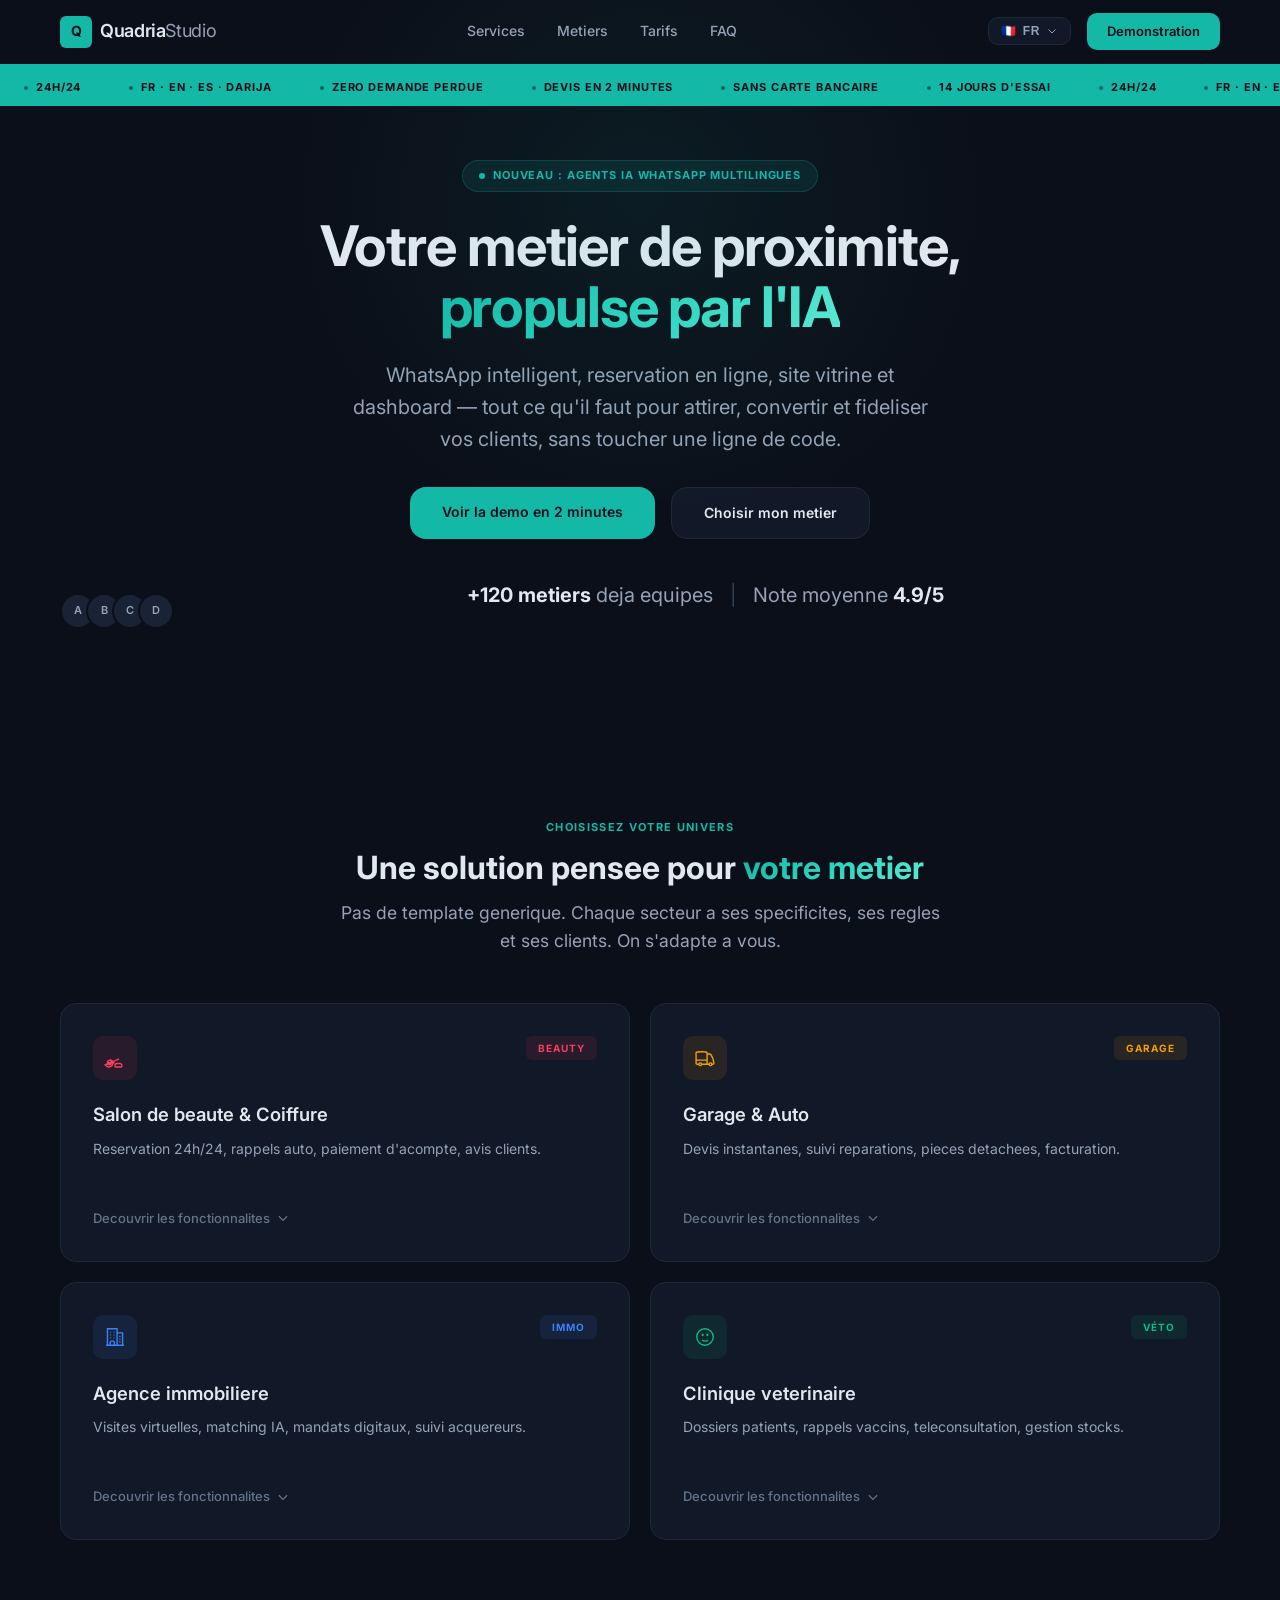
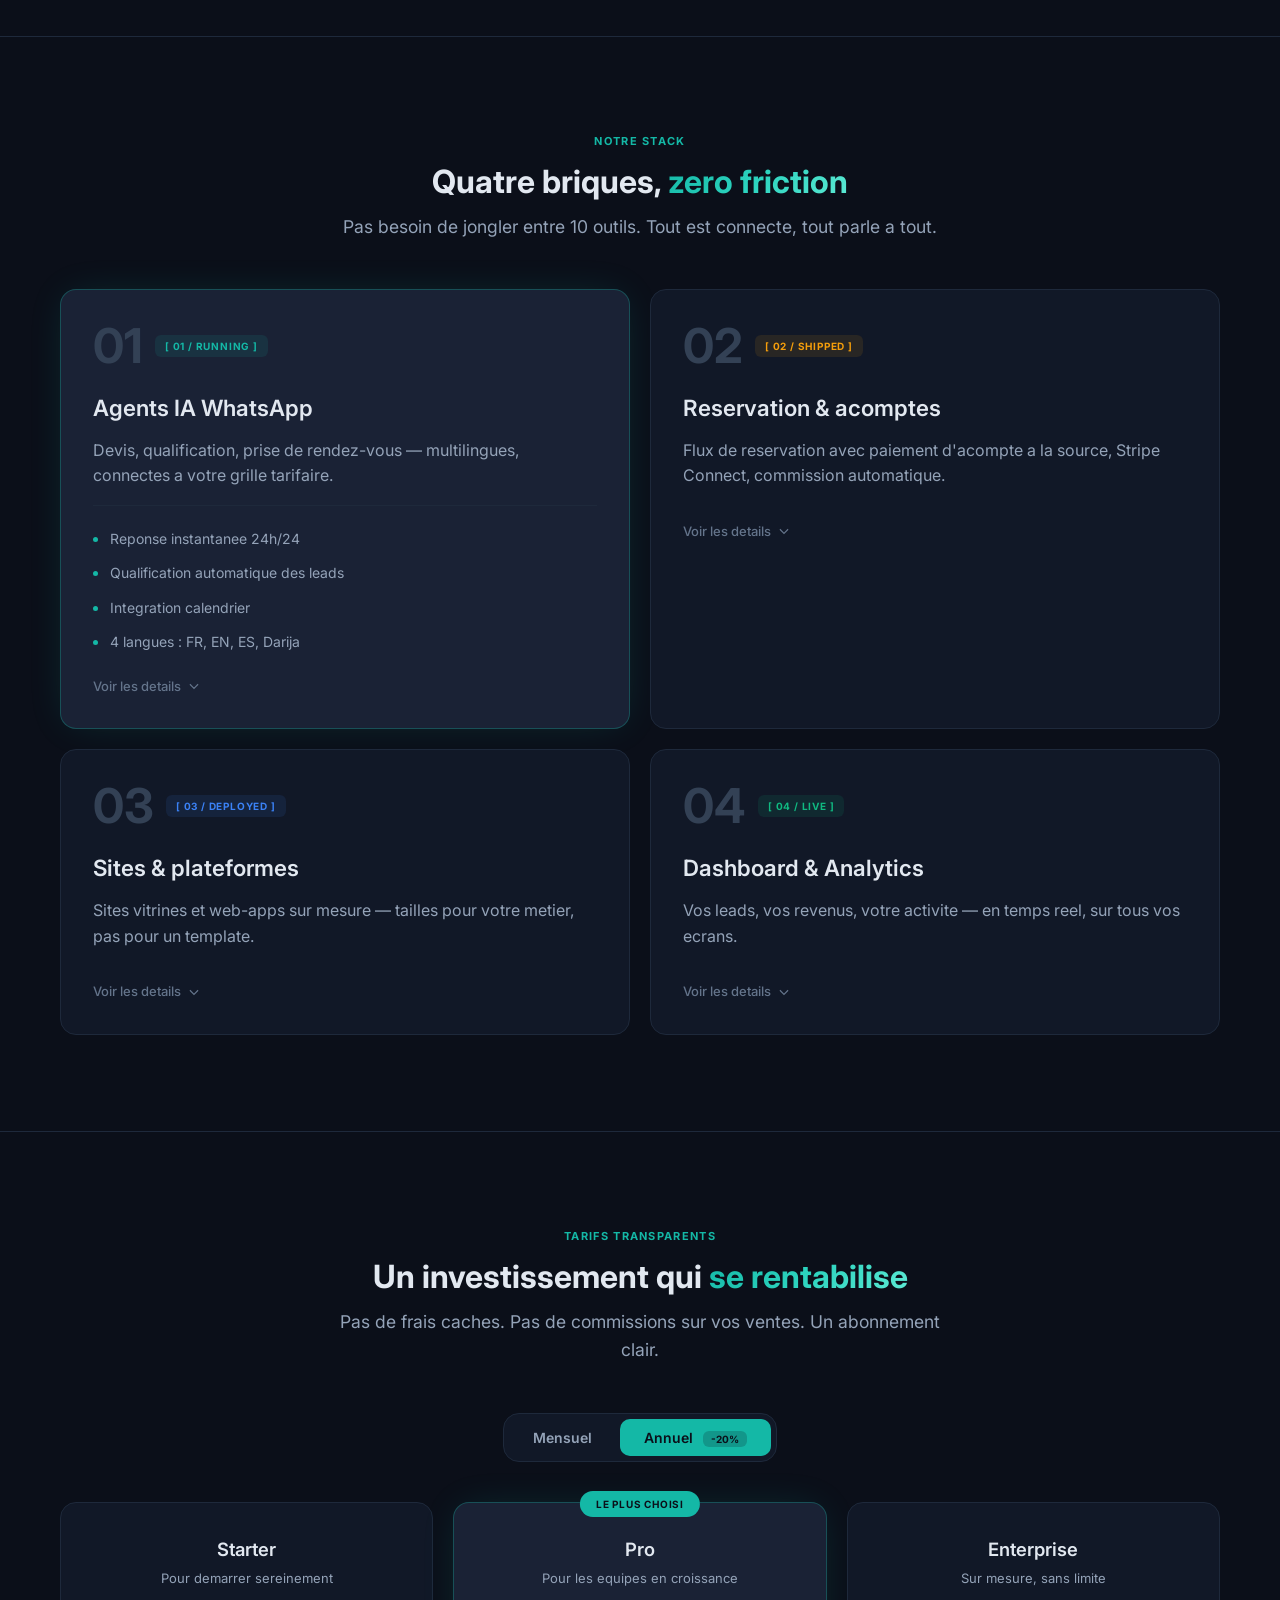
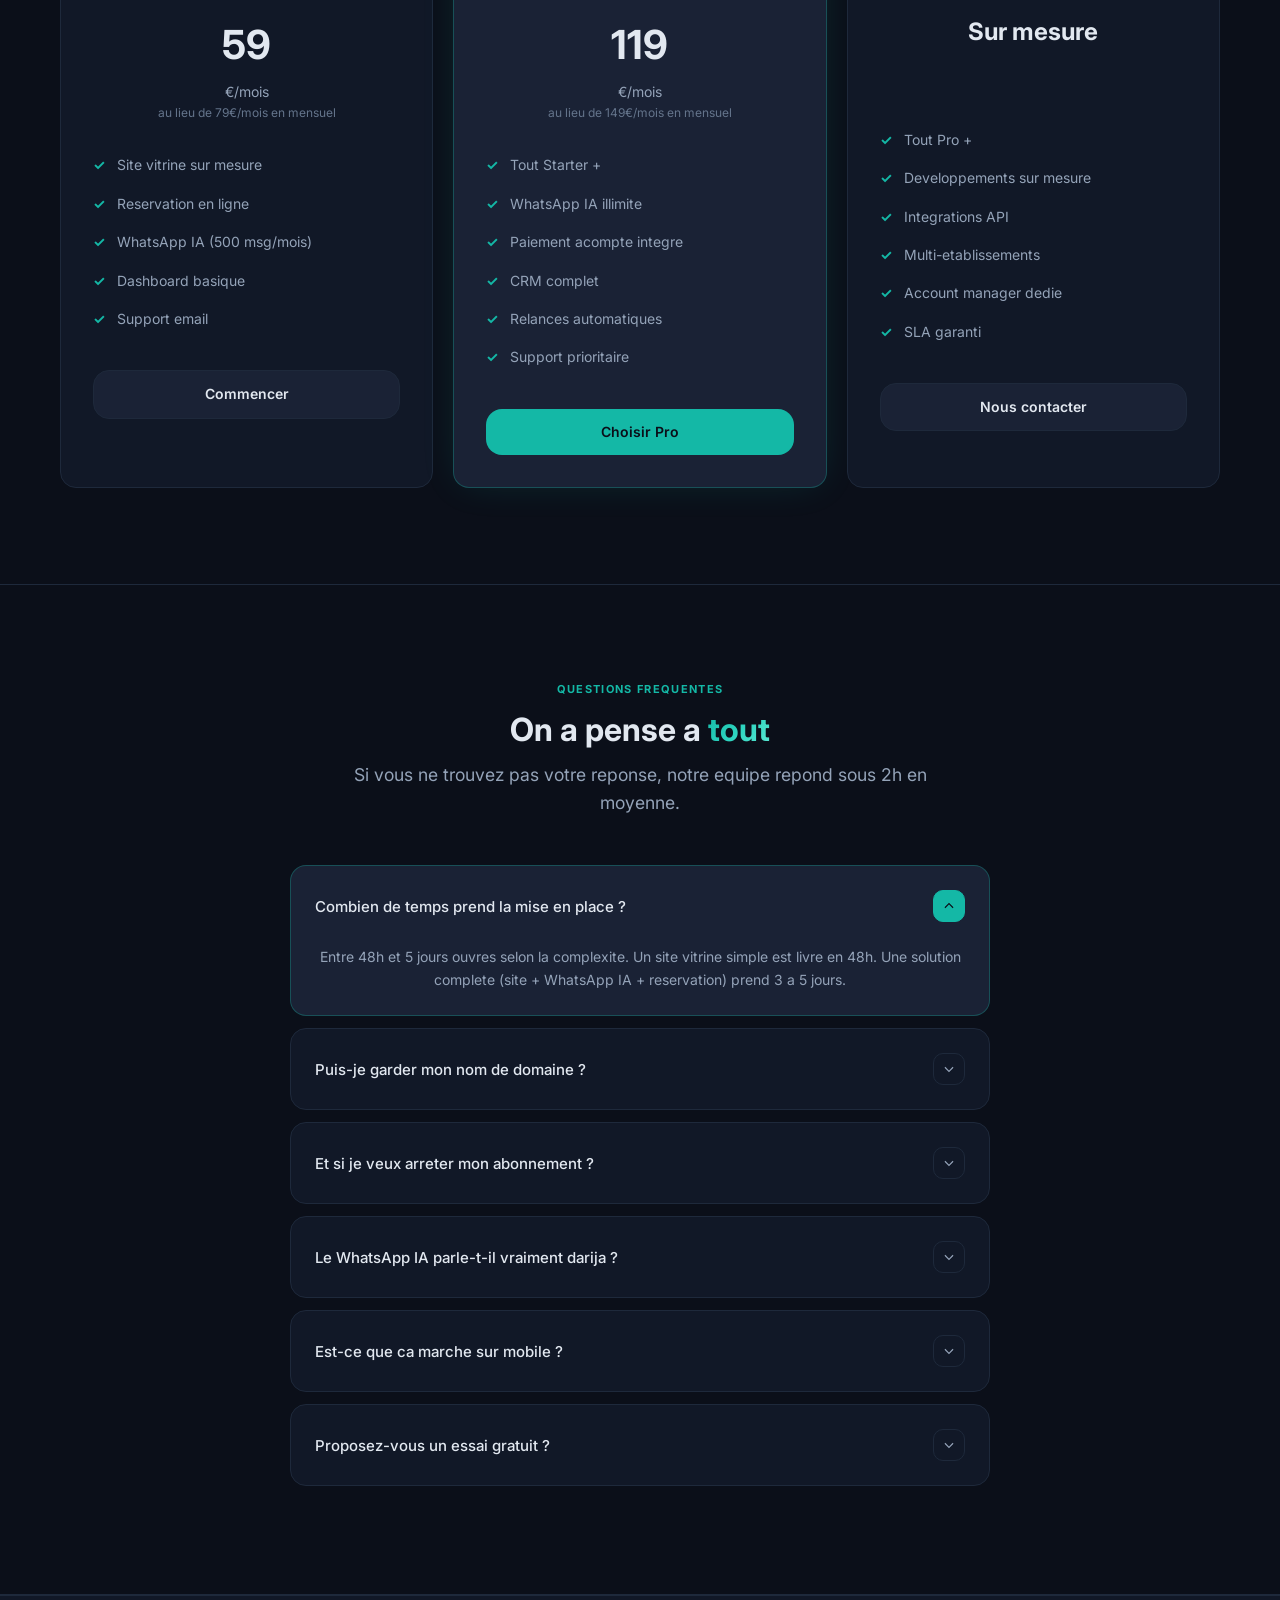
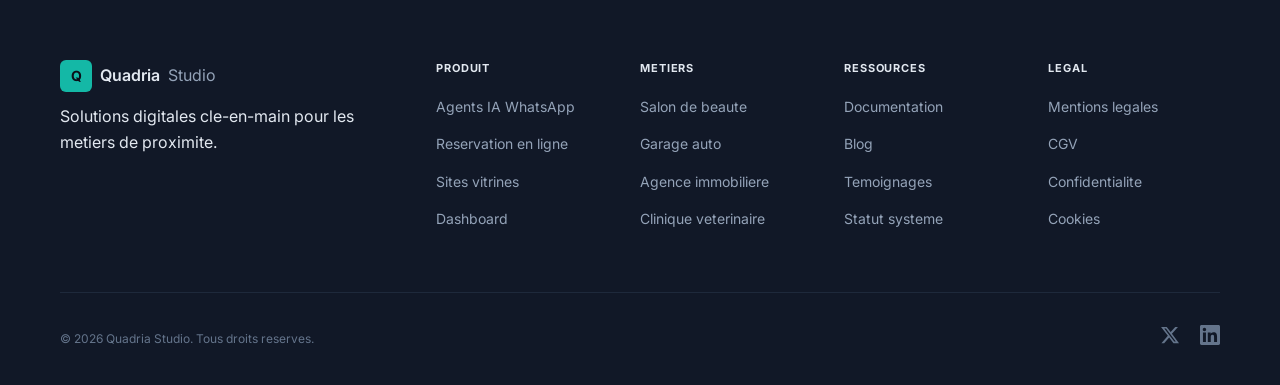
==== index.html @ d79710d2 "v2: redesign complet" ====
<!DOCTYPE html>
<html lang="fr">
<head>
<meta charset="UTF-8">
<meta name="viewport" content="width=device-width, initial-scale=1.0">
<title>Quadria Studio — Solutions digitales pour les metiers de proximite</title>
<meta name="description" content="WhatsApp IA, reservation en ligne, sites vitrines et dashboards sur mesure pour salons de beaute, garages, agences immobilieres et cliniques veterinaires.">
<link rel="preconnect" href="https://fonts.googleapis.com">
<link rel="preconnect" href="https://fonts.gstatic.com" crossorigin>
<link href="https://fonts.googleapis.com/css2?family=Inter:wght@400;500;600;700&display=swap" rel="stylesheet">
<link rel="stylesheet" href="theme.css">
</head>
<body>

<header class="q-navbar">
  <div class="q-navbar-inner">
    <a href="index.html" class="q-logo">
      <div class="q-logo-mark">Q</div>
      <span class="q-logo-text">Quadria<span>Studio</span></span>
    </a>
    <nav class="q-nav-links">
      <a href="#services">Services</a>
      <a href="#metiers">Metiers</a>
      <a href="#tarifs">Tarifs</a>
      <a href="#faq">FAQ</a>
    </nav>
    <div class="q-nav-right">
      <div style="position:relative;">
        <button class="q-lang-btn" type="button">
          <span class="q-lang-flag">&#127479;&#127482;</span>
          <span class="q-lang-code">fr</span>
          <svg width="12" height="12" viewBox="0 0 24 24" fill="none" stroke="currentColor" stroke-width="2"><path d="M19 9l-7 7-7-7"/></svg>
        </button>
        <div class="q-lang-dropdown">
          <button class="q-lang-option active" data-lang="fr" type="button"><span>&#127479;&#127482;</span> FR</button>
          <button class="q-lang-option" data-lang="en" type="button"><span>&#127468;&#127463;</span> EN</button>
          <button class="q-lang-option" data-lang="es" type="button"><span>&#127466;&#127480;</span> ES</button>
          <button class="q-lang-option" data-lang="darija" type="button"><span>&#127474;&#127462;</span> DARIJA</button>
        </div>
      </div>
      <a href="#contact" class="q-cta-btn">Demonstration</a>
    </div>
    <button class="q-mobile-toggle" type="button" aria-label="Menu">
      <svg width="24" height="24" viewBox="0 0 24 24" fill="none" stroke="currentColor" stroke-width="2"><path d="M4 6h16M4 12h16M4 18h16"/></svg>
    </button>
  </div>
  <div class="q-mobile-menu">
    <a href="#services">Services</a>
    <a href="#metiers">Metiers</a>
    <a href="#tarifs">Tarifs</a>
    <a href="#faq">FAQ</a>
    <a href="#contact" class="q-cta-btn" style="display:block;text-align:center;margin-top:12px;">Demonstration gratuite</a>
  </div>
</header>

<div class="q-marquee-wrap">
  <div class="q-marquee-track">
    <span class="q-marquee-item"><span class="q-marquee-dot"></span>24h/24</span>
    <span class="q-marquee-item"><span class="q-marquee-dot"></span>FR &#183; EN &#183; ES &#183; DARIJA</span>
    <span class="q-marquee-item"><span class="q-marquee-dot"></span>ZERO DEMANDE PERDUE</span>
    <span class="q-marquee-item"><span class="q-marquee-dot"></span>DEVIS EN 2 MINUTES</span>
    <span class="q-marquee-item"><span class="q-marquee-dot"></span>SANS CARTE BANCAIRE</span>
    <span class="q-marquee-item"><span class="q-marquee-dot"></span>14 JOURS D&#39;ESSAI</span>
    <span class="q-marquee-item"><span class="q-marquee-dot"></span>24h/24</span>
    <span class="q-marquee-item"><span class="q-marquee-dot"></span>FR &#183; EN &#183; ES &#183; DARIJA</span>
    <span class="q-marquee-item"><span class="q-marquee-dot"></span>ZERO DEMANDE PERDUE</span>
    <span class="q-marquee-item"><span class="q-marquee-dot"></span>DEVIS EN 2 MINUTES</span>
    <span class="q-marquee-item"><span class="q-marquee-dot"></span>SANS CARTE BANCAIRE</span>
    <span class="q-marquee-item"><span class="q-marquee-dot"></span>14 JOURS D&#39;ESSAI</span>
  </div>
</div>

<section class="q-hero">
  <div class="q-hero-glow"></div>
  <div class="container text-center">
    <div class="q-badge">
      <span class="q-pulse"></span>
      Nouveau : Agents IA WhatsApp multilingues
    </div>
    <h1>Votre metier de proximite,<br><span class="text-gradient">propulse par l&#39;IA</span></h1>
    <p>WhatsApp intelligent, reservation en ligne, site vitrine et dashboard &#8212; tout ce qu&#39;il faut pour attirer, convertir et fideliser vos clients, sans toucher une ligne de code.</p>
    <div class="q-hero-btns">
      <a href="#demo" class="q-btn-primary">Voir la demo en 2 minutes</a>
      <a href="#metiers" class="q-btn-secondary">Choisir mon metier</a>
    </div>
    <div class="q-social-proof">
      <div class="q-avatars">
        <div class="q-avatar">A</div>
        <div class="q-avatar">B</div>
        <div class="q-avatar">C</div>
        <div class="q-avatar">D</div>
      </div>
      <p><strong style="color:var(--text);">+120 metiers</strong> deja equipes <span style="margin:0 12px;color:var(--border-strong);">|</span> Note moyenne <strong style="color:var(--text);">4.9/5</strong></p>
    </div>
  </div>
</section>

<section id="metiers" class="q-section">
  <div class="container text-center">
    <span class="q-section-label">Choisissez votre univers</span>
    <h2>Une solution pensee pour <span class="text-gradient">votre metier</span></h2>
    <p class="q-section-desc">Pas de template generique. Chaque secteur a ses specificites, ses regles et ses clients. On s&#39;adapte a vous.</p>
    <div class="q-industries-grid">
      <div class="q-industry-card beauty">
        <div class="q-industry-header">
          <div class="q-industry-icon beauty">
            <svg width="22" height="22" viewBox="0 0 24 24" fill="none" stroke="currentColor" stroke-width="1.5"><path d="M9.53 16.122a3 3 0 00-5.78 1.128 2.25 2.25 0 01-2.4 2.245 4.5 4.5 0 008.4-2.245c0-.399-.077-.78-.22-1.128zm0 0a15.998 15.998 0 003.388-1.62m-5.048 4.025a3 3 0 01-4.293 0l1.414-1.415a.75.75 0 111.06 1.06l-1.414 1.415zm5.048-4.025a15.998 15.998 0 003.388-1.62m-5.048 4.025a3 3 0 01-4.293 0l1.414-1.415a.75.75 0 111.06 1.06l-1.414 1.415z"/><path d="M12 20.25c0-1.5.75-2.25 2.25-2.25h3a2.25 2.25 0 012.25 2.25v.75a.75.75 0 01-.75.75h-6a.75.75 0 01-.75-.75v-.75z"/></svg>
          </div>
          <span class="q-industry-tag beauty">beauty</span>
        </div>
        <h3>Salon de beaute &amp; Coiffure</h3>
        <p>Reservation 24h/24, rappels auto, paiement d&#39;acompte, avis clients.</p>
        <div class="q-industry-features">
          <span class="q-chip beauty">Reservation en ligne</span>
          <span class="q-chip beauty">Rappels SMS/WhatsApp</span>
          <span class="q-chip beauty">Paiement acompte</span>
          <span class="q-chip beauty">Fiche client</span>
        </div>
        <div class="q-industry-toggle">Decouvrir les fonctionnalites <svg width="14" height="14" viewBox="0 0 24 24" fill="none" stroke="currentColor" stroke-width="2"><path d="M19 9l-7 7-7-7"/></svg></div>
      </div>
      <div class="q-industry-card garage">
        <div class="q-industry-header">
          <div class="q-industry-icon garage">
            <svg width="22" height="22" viewBox="0 0 24 24" fill="none" stroke="currentColor" stroke-width="1.5"><path d="M8.25 18.75a1.5 1.5 0 01-3 0m3 0a1.5 1.5 0 00-3 0m3 0h6m-9 0H3.375a1.125 1.125 0 01-1.125-1.125V14.25m17.25 4.5a1.5 1.5 0 01-3 0m3 0a1.5 1.5 0 00-3 0m3 0h1.125c.621 0 1.129-.504 1.09-1.124a17.902 17.902 0 00-3.213-9.193 2.056 2.056 0 00-1.58-.86H14.25M16.5 18.75h-2.25m0-11.177v-.958c0-.568-.422-1.048-.987-1.106a48.554 48.554 0 00-10.026 0 1.106 1.106 0 00-.987 1.106v7.635m12-6.677v6.677m0 4.5v-4.5m0 0h-12"/></svg>
          </div>
          <span class="q-industry-tag garage">garage</span>
        </div>
        <h3>Garage &amp; Auto</h3>
        <p>Devis instantanes, suivi reparations, pieces detachees, facturation.</p>
        <div class="q-industry-features">
          <span class="q-chip garage">Devis WhatsApp</span>
          <span class="q-chip garage">Suivi reparations</span>
          <span class="q-chip garage">Stock pieces</span>
          <span class="q-chip garage">Factures auto</span>
        </div>
        <div class="q-industry-toggle">Decouvrir les fonctionnalites <svg width="14" height="14" viewBox="0 0 24 24" fill="none" stroke="currentColor" stroke-width="2"><path d="M19 9l-7 7-7-7"/></svg></div>
      </div>
      <div class="q-industry-card realestate">
        <div class="q-industry-header">
          <div class="q-industry-icon realestate">
            <svg width="22" height="22" viewBox="0 0 24 24" fill="none" stroke="currentColor" stroke-width="1.5"><path d="M2.25 21h19.5m-18-18v18m10.5-18v18m6-13.5V21M6.75 6.75h.75m-.75 3h.75m-.75 3h.75m3-6h.75m-.75 3h.75m-.75 3h.75M6.75 21v-3.375c0-.621.504-1.125 1.125-1.125h2.25c.621 0 1.125.504 1.125 1.125V21M3 3h12m-.75 4.5H21m-3.75 3.75h.008v.008h-.008v-.008zm0 3h.008v.008h-.008v-.008zm0 3h.008v.008h-.008v-.008z"/></svg>
          </div>
          <span class="q-industry-tag realestate">immo</span>
        </div>
        <h3>Agence immobiliere</h3>
        <p>Visites virtuelles, matching IA, mandats digitaux, suivi acquereurs.</p>
        <div class="q-industry-features">
          <span class="q-chip realestate">Matching IA</span>
          <span class="q-chip realestate">Visites virtuelles</span>
          <span class="q-chip realestate">Mandats digitaux</span>
          <span class="q-chip realestate">CRM integre</span>
        </div>
        <div class="q-industry-toggle">Decouvrir les fonctionnalites <svg width="14" height="14" viewBox="0 0 24 24" fill="none" stroke="currentColor" stroke-width="2"><path d="M19 9l-7 7-7-7"/></svg></div>
      </div>
      <div class="q-industry-card veterinary">
        <div class="q-industry-header">
          <div class="q-industry-icon veterinary">
            <svg width="22" height="22" viewBox="0 0 24 24" fill="none" stroke="currentColor" stroke-width="1.5"><path d="M15.182 15.182a4.5 4.5 0 01-6.364 0M21 12a9 9 0 11-18 0 9 9 0 0118 0zM9.75 9.75c0 .414-.168.75-.375.75S9 10.164 9 9.75 9.168 9 9.375 9s.375.336.375.75zm-.375 0h.008v.015h-.008V9.75zm5.625 0c0 .414-.168.75-.375.75s-.375-.336-.375-.75.168-.75.375-.75.375.336.375.75zm-.375 0h.008v.015h-.008V9.75z"/></svg>
          </div>
          <span class="q-industry-tag veterinary">véto</span>
        </div>
        <h3>Clinique veterinaire</h3>
        <p>Dossiers patients, rappels vaccins, teleconsultation, gestion stocks.</p>
        <div class="q-industry-features">
          <span class="q-chip veterinary">Dossier patient</span>
          <span class="q-chip veterinary">Rappels vaccins</span>
          <span class="q-chip veterinary">Teleconsultation</span>
          <span class="q-chip veterinary">Gestion stock</span>
        </div>
        <div class="q-industry-toggle">Decouvrir les fonctionnalites <svg width="14" height="14" viewBox="0 0 24 24" fill="none" stroke="currentColor" stroke-width="2"><path d="M19 9l-7 7-7-7"/></svg></div>
      </div>
    </div>
  </div>
</section>

<section id="services" class="q-section" style="border-top:1px solid var(--border);border-bottom:1px solid var(--border);">
  <div class="container text-center">
    <span class="q-section-label">Notre stack</span>
    <h2>Quatre briques, <span class="text-gradient">zero friction</span></h2>
    <p class="q-section-desc">Pas besoin de jongler entre 10 outils. Tout est connecte, tout parle a tout.</p>
    <div class="q-services-grid">
      <div class="q-service-card active" data-service="whatsapp">
        <div class="q-service-header">
          <span class="q-service-num">01</span>
          <span class="q-service-status running">[ 01 / RUNNING ]</span>
        </div>
        <h3>Agents IA WhatsApp</h3>
        <p>Devis, qualification, prise de rendez-vous &#8212; multilingues, connectes a votre grille tarifaire.</p>
        <div class="q-service-details">
          <ul>
            <li>Reponse instantanee 24h/24</li>
            <li>Qualification automatique des leads</li>
            <li>Integration calendrier</li>
            <li>4 langues : FR, EN, ES, Darija</li>
          </ul>
        </div>
        <div class="q-industry-toggle" style="margin-top:16px;"><span>Voir les details</span> <svg width="14" height="14" viewBox="0 0 24 24" fill="none" stroke="currentColor" stroke-width="2"><path d="M19 9l-7 7-7-7"/></svg></div>
      </div>
      <div class="q-service-card" data-service="reservation">
        <div class="q-service-header">
          <span class="q-service-num">02</span>
          <span class="q-service-status shipped">[ 02 / SHIPPED ]</span>
        </div>
        <h3>Reservation &amp; acomptes</h3>
        <p>Flux de reservation avec paiement d&#39;acompte a la source, Stripe Connect, commission automatique.</p>
        <div class="q-service-details">
          <ul>
            <li>Paiement securise integre</li>
            <li>Acompte a la reservation</li>
            <li>Annulation &amp; remboursement auto</li>
            <li>Rappels SMS + WhatsApp</li>
          </ul>
        </div>
        <div class="q-industry-toggle" style="margin-top:16px;"><span>Voir les details</span> <svg width="14" height="14" viewBox="0 0 24 24" fill="none" stroke="currentColor" stroke-width="2"><path d="M19 9l-7 7-7-7"/></svg></div>
      </div>
      <div class="q-service-card" data-service="sites">
        <div class="q-service-header">
          <span class="q-service-num">03</span>
          <span class="q-service-status deployed">[ 03 / DEPLOYED ]</span>
        </div>
        <h3>Sites &amp; plateformes</h3>
        <p>Sites vitrines et web-apps sur mesure &#8212; tailles pour votre metier, pas pour un template.</p>
        <div class="q-service-details">
          <ul>
            <li>Design unique par secteur</li>
            <li>SEO optimise local</li>
            <li>100% responsive</li>
            <li>Hebergement + HTTPS inclus</li>
          </ul>
        </div>
        <div class="q-industry-toggle" style="margin-top:16px;"><span>Voir les details</span> <svg width="14" height="14" viewBox="0 0 24 24" fill="none" stroke="currentColor" stroke-width="2"><path d="M19 9l-7 7-7-7"/></svg></div>
      </div>
      <div class="q-service-card" data-service="dashboard">
        <div class="q-service-header">
          <span class="q-service-num">04</span>
          <span class="q-service-status live">[ 04 / LIVE ]</span>
        </div>
        <h3>Dashboard &amp; Analytics</h3>
        <p>Vos leads, vos revenus, votre activite &#8212; en temps reel, sur tous vos ecrans.</p>
        <div class="q-service-details">
          <ul>
            <li>KPIs metiers cles en un coup d&#39;oeil</li>
            <li>Export donnees CSV/PDF</li>
            <li>Alertes personnalisees</li>
            <li>Multi-utilisateurs &amp; roles</li>
          </ul>
        </div>
        <div class="q-industry-toggle" style="margin-top:16px;"><span>Voir les details</span> <svg width="14" height="14" viewBox="0 0 24 24" fill="none" stroke="currentColor" stroke-width="2"><path d="M19 9l-7 7-7-7"/></svg></div>
      </div>
    </div>
  </div>
</section>

<section id="tarifs" class="q-section">
  <div class="container text-center">
    <span class="q-section-label">Tarifs transparents</span>
    <h2>Un investissement qui <span class="text-gradient">se rentabilise</span></h2>
    <p class="q-section-desc">Pas de frais caches. Pas de commissions sur vos ventes. Un abonnement clair.</p>
    <div class="q-pricing-toggle">
      <button data-plan="monthly" type="button">Mensuel</button>
      <button data-plan="yearly" class="active" type="button">Annuel <span class="q-pricing-badge">-20%</span></button>
    </div>
    <div class="q-pricing-grid">
      <div class="q-pricing-card">
        <h3>Starter</h3>
        <p class="desc">Pour demarrer sereinement</p>
        <div class="q-price" data-price-monthly="79" data-price-yearly="59">59</div>
        <div class="q-price-suffix">&#8364;/mois</div>
        <div class="q-price-note">au lieu de 79&#8364;/mois en mensuel</div>
        <ul class="q-pricing-features">
          <li>Site vitrine sur mesure</li>
          <li>Reservation en ligne</li>
          <li>WhatsApp IA (500 msg/mois)</li>
          <li>Dashboard basique</li>
          <li>Support email</li>
        </ul>
        <a href="#contact" class="q-pricing-cta secondary">Commencer</a>
      </div>
      <div class="q-pricing-card popular">
        <div class="q-pricing-popular-badge">Le plus choisi</div>
        <h3>Pro</h3>
        <p class="desc">Pour les equipes en croissance</p>
        <div class="q-price" data-price-monthly="149" data-price-yearly="119">119</div>
        <div class="q-price-suffix">&#8364;/mois</div>
        <div class="q-price-note">au lieu de 149&#8364;/mois en mensuel</div>
        <ul class="q-pricing-features">
          <li>Tout Starter +</li>
          <li>WhatsApp IA illimite</li>
          <li>Paiement acompte integre</li>
          <li>CRM complet</li>
          <li>Relances automatiques</li>
          <li>Support prioritaire</li>
        </ul>
        <a href="#contact" class="q-pricing-cta primary">Choisir Pro</a>
      </div>
      <div class="q-pricing-card">
        <h3>Enterprise</h3>
        <p class="desc">Sur mesure, sans limite</p>
        <div class="q-price" style="font-size:1.5rem;">Sur mesure</div>
        <div class="q-price-suffix" style="opacity:0;">.</div>
        <div class="q-price-note" style="opacity:0;">.</div>
        <ul class="q-pricing-features">
          <li>Tout Pro +</li>
          <li>Developpements sur mesure</li>
          <li>Integrations API</li>
          <li>Multi-etablissements</li>
          <li>Account manager dedie</li>
          <li>SLA garanti</li>
        </ul>
        <a href="#contact" class="q-pricing-cta secondary">Nous contacter</a>
      </div>
    </div>
  </div>
</section>

<section id="faq" class="q-section" style="border-top:1px solid var(--border);border-bottom:1px solid var(--border);">
  <div class="container text-center">
    <span class="q-section-label">Questions frequentes</span>
    <h2>On a pense a <span class="text-gradient">tout</span></h2>
    <p class="q-section-desc">Si vous ne trouvez pas votre reponse, notre equipe repond sous 2h en moyenne.</p>
    <div class="q-faq-list">
      <div class="q-faq-item active">
        <button class="q-faq-question" type="button">
          Combien de temps prend la mise en place ?
          <span class="q-faq-icon"><svg width="14" height="14" viewBox="0 0 24 24" fill="none" stroke="currentColor" stroke-width="2"><path d="M19 9l-7 7-7-7"/></svg></span>
        </button>
        <div class="q-faq-answer">
          <div class="q-faq-answer-inner">Entre 48h et 5 jours ouvres selon la complexite. Un site vitrine simple est livre en 48h. Une solution complete (site + WhatsApp IA + reservation) prend 3 a 5 jours.</div>
        </div>
      </div>
      <div class="q-faq-item">
        <button class="q-faq-question" type="button">
          Puis-je garder mon nom de domaine ?
          <span class="q-faq-icon"><svg width="14" height="14" viewBox="0 0 24 24" fill="none" stroke="currentColor" stroke-width="2"><path d="M19 9l-7 7-7-7"/></svg></span>
        </button>
        <div class="q-faq-answer">
          <div class="q-faq-answer-inner">Oui, absolument. Nous configurons votre domaine existant (ou nous vous en procurons un) et gerons les DNS pour vous.</div>
        </div>
      </div>
      <div class="q-faq-item">
        <button class="q-faq-question" type="button">
          Et si je veux arreter mon abonnement ?
          <span class="q-faq-icon"><svg width="14" height="14" viewBox="0 0 24 24" fill="none" stroke="currentColor" stroke-width="2"><path d="M19 9l-7 7-7-7"/></svg></span>
        </button>
        <div class="q-faq-answer">
          <div class="q-faq-answer-inner">Vous pouvez resilier a tout moment sans frais. Vos donnees vous sont restituees dans un format exploitable (CSV/JSON).</div>
        </div>
      </div>
      <div class="q-faq-item">
        <button class="q-faq-question" type="button">
          Le WhatsApp IA parle-t-il vraiment darija ?
          <span class="q-faq-icon"><svg width="14" height="14" viewBox="0 0 24 24" fill="none" stroke="currentColor" stroke-width="2"><path d="M19 9l-7 7-7-7"/></svg></span>
        </button>
        <div class="q-faq-answer">
          <div class="q-faq-answer-inner">Oui, notre modele est entraine sur des conversations reelles en darija marocaine, francais, espagnol et anglais. Il comprend le code-switching naturel.</div>
        </div>
      </div>
      <div class="q-faq-item">
        <button class="q-faq-question" type="button">
          Est-ce que ca marche sur mobile ?
          <span class="q-faq-icon"><svg width="14" height="14" viewBox="0 0 24 24" fill="none" stroke="currentColor" stroke-width="2"><path d="M19 9l-7 7-7-7"/></svg></span>
        </button>
        <div class="q-faq-answer">
          <div class="q-faq-answer-inner">Tout est pense mobile-first. Votre site, votre dashboard et vos notifications sont optimises pour smartphone et tablette.</div>
        </div>
      </div>
      <div class="q-faq-item">
        <button class="q-faq-question" type="button">
          Proposez-vous un essai gratuit ?
          <span class="q-faq-icon"><svg width="14" height="14" viewBox="0 0 24 24" fill="none" stroke="currentColor" stroke-width="2"><path d="M19 9l-7 7-7-7"/></svg></span>
        </button>
        <div class="q-faq-answer">
          <div class="q-faq-answer-inner">Oui, 14 jours d&#39;essai gratuit sans carte bancaire. Vous avez acces a toutes les fonctionnalites Pro pendant cette periode.</div>
        </div>
      </div>
    </div>
  </div>
</section>

<footer class="q-footer">
  <div class="container">
    <div class="q-footer-grid">
      <div>
        <a href="index.html" class="q-footer-brand">
          <div class="q-logo-mark">Q</div>
          <span style="font-weight:600;">Quadria</span><span style="color:var(--text-muted);">Studio</span>
        </a>
        <p>Solutions digitales cle-en-main pour les metiers de proximite.</p>
      </div>
      <div>
        <h4>Produit</h4>
        <ul class="q-footer-links">
          <li><a href="#services">Agents IA WhatsApp</a></li>
          <li><a href="#services">Reservation en ligne</a></li>
          <li><a href="#services">Sites vitrines</a></li>
          <li><a href="#services">Dashboard</a></li>
        </ul>
      </div>
      <div>
        <h4>Metiers</h4>
        <ul class="q-footer-links">
          <li><a href="#metiers">Salon de beaute</a></li>
          <li><a href="#metiers">Garage auto</a></li>
          <li><a href="#metiers">Agence immobiliere</a></li>
          <li><a href="#metiers">Clinique veterinaire</a></li>
        </ul>
      </div>
      <div>
        <h4>Ressources</h4>
        <ul class="q-footer-links">
          <li><a href="#">Documentation</a></li>
          <li><a href="#">Blog</a></li>
          <li><a href="#">Temoignages</a></li>
          <li><a href="#">Statut systeme</a></li>
        </ul>
      </div>
      <div>
        <h4>Legal</h4>
        <ul class="q-footer-links">
          <li><a href="#">Mentions legales</a></li>
          <li><a href="#">CGV</a></li>
          <li><a href="#">Confidentialite</a></li>
          <li><a href="#">Cookies</a></li>
        </ul>
      </div>
    </div>
    <div class="q-footer-bottom">
      <p>&copy; 2026 Quadria Studio. Tous droits reserves.</p>
      <div class="q-footer-social">
        <a href="#" aria-label="Twitter"><svg width="20" height="20" fill="currentColor" viewBox="0 0 24 24"><path d="M18.244 2.25h3.308l-7.227 8.26 8.502 11.24H16.17l-5.214-6.817L4.99 21.75H1.68l7.73-8.835L1.254 2.25H8.08l4.713 6.231zm-1.161 17.52h1.833L7.084 4.126H5.117z"/></svg></a>
        <a href="#" aria-label="LinkedIn"><svg width="20" height="20" fill="currentColor" viewBox="0 0 24 24"><path d="M20.447 20.452h-3.554v-5.569c0-1.328-.027-3.037-1.852-3.037-1.853 0-2.136 1.445-2.136 2.939v5.667H9.351V9h3.414v1.561h.046c.477-.9 1.637-1.85 3.37-1.85 3.601 0 4.267 2.37 4.267 5.455v6.286zM5.337 7.433c-1.144 0-2.063-.926-2.063-2.065 0-1.138.92-2.063 2.063-2.063 1.14 0 2.064.925 2.064 2.063 0 1.139-.925 2.065-2.064 2.065zm1.782 13.019H3.555V9h3.564v11.452zM22.225 0H1.771C.792 0 0 .774 0 1.729v20.542C0 23.227.792 24 1.771 24h20.451C23.2 24 24 23.227 24 22.271V1.729C24 .774 23.2 0 22.222 0h.003z"/></svg></a>
      </div>
    </div>
  </div>
</footer>

<script src="ui.js"></script>
</body>
</html>
---- theme.css ----
/* QUADRIA STUDIO v2 — Design System */
:root {
  --bg: #0B0F19; --bg-surface: #111827; --bg-elevated: #1A2235;
  --text: #E2E8F0; --text-muted: #94A3B8; --text-dim: #64748B;
  --border: #1E293B; --border-strong: #334155;
  --primary: #14B8A6; --primary-light: #2DD4BF; --primary-dark: #0D9488;
  --beauty: #F43F5E; --garage: #F59E0B; --realestate: #3B82F6; --veterinary: #10B981;
  --font-sans: "Inter", -apple-system, BlinkMacSystemFont, "Segoe UI", Roboto, sans-serif;
  --radius-sm: 6px; --radius-md: 10px; --radius-lg: 16px; --radius-full: 9999px;
}
*, *::before, *::after { box-sizing: border-box; margin: 0; padding: 0; }
html { scroll-behavior: smooth; -webkit-font-smoothing: antialiased; }
body { font-family: var(--font-sans); background: var(--bg); color: var(--text); line-height: 1.6; min-height: 100vh; overflow-x: hidden; }
::selection { background: rgba(20,184,166,0.3); color: var(--text); }
::-webkit-scrollbar { width: 8px; }
::-webkit-scrollbar-track { background: var(--bg); }
::-webkit-scrollbar-thumb { background: var(--border-strong); border-radius: 4px; }
.container { width: 100%; max-width: 1200px; margin: 0 auto; padding: 0 20px; }
.text-gradient { background: linear-gradient(135deg, var(--primary) 0%, var(--primary-light) 50%, #5EEAD4 100%); -webkit-background-clip: text; -webkit-text-fill-color: transparent; background-clip: text; }
.text-center { text-align: center; }

/* NAVBAR */
.q-navbar { position: fixed; top: 0; left: 0; right: 0; z-index: 1000; height: 64px; background: transparent; border-bottom: 1px solid transparent; transition: all 0.3s ease; }
.q-navbar.scrolled { background: rgba(11,15,25,0.85); backdrop-filter: blur(16px); -webkit-backdrop-filter: blur(16px); border-bottom-color: var(--border); }
.q-navbar-inner { display: flex; align-items: center; justify-content: space-between; height: 100%; max-width: 1200px; margin: 0 auto; padding: 0 20px; }
.q-logo { display: flex; align-items: center; gap: 8px; text-decoration: none; color: var(--text); }
.q-logo-mark { width: 32px; height: 32px; background: var(--primary); border-radius: var(--radius-sm); display: flex; align-items: center; justify-content: center; color: var(--bg); font-weight: 700; font-size: 14px; }
.q-logo-text { font-weight: 600; font-size: 18px; letter-spacing: -0.02em; }
.q-logo-text span { color: var(--text-muted); font-weight: 400; }
.q-nav-links { display: flex; align-items: center; gap: 32px; }
.q-nav-links a { color: var(--text-muted); text-decoration: none; font-size: 14px; font-weight: 500; position: relative; transition: color 0.2s; }
.q-nav-links a:hover { color: var(--text); }
.q-nav-links a::after { content: ''; position: absolute; bottom: -4px; left: 0; width: 0; height: 1px; background: var(--primary); transition: width 0.3s ease; }
.q-nav-links a:hover::after { width: 100%; }
.q-nav-right { display: flex; align-items: center; gap: 16px; }
.q-lang-btn { display: flex; align-items: center; gap: 6px; background: var(--bg-surface); border: 1px solid var(--border); color: var(--text-muted); padding: 6px 12px; border-radius: var(--radius-md); font-size: 12px; font-weight: 600; letter-spacing: 0.05em; text-transform: uppercase; cursor: pointer; transition: all 0.2s; }
.q-lang-btn:hover { border-color: var(--border-strong); color: var(--text); }
.q-lang-dropdown { position: absolute; top: calc(100% + 8px); right: 0; background: var(--bg-elevated); border: 1px solid var(--border); border-radius: var(--radius-lg); padding: 6px; min-width: 160px; box-shadow: 0 20px 50px rgba(0,0,0,0.5); opacity: 0; visibility: hidden; transform: translateY(-8px); transition: all 0.2s ease; z-index: 1001; }
.q-lang-dropdown.open { opacity: 1; visibility: visible; transform: translateY(0); }
.q-lang-option { display: flex; align-items: center; gap: 10px; width: 100%; padding: 8px 12px; border: none; background: none; color: var(--text-muted); font-size: 13px; font-weight: 500; border-radius: var(--radius-md); cursor: pointer; transition: all 0.15s; text-transform: uppercase; letter-spacing: 0.05em; font-family: inherit; }
.q-lang-option:hover, .q-lang-option.active { background: rgba(20,184,166,0.1); color: var(--primary); }
.q-cta-btn { background: var(--primary); color: var(--bg); text-decoration: none; padding: 8px 20px; border-radius: var(--radius-md); font-size: 13px; font-weight: 600; transition: all 0.2s; border: none; cursor: pointer; }
.q-cta-btn:hover { background: var(--primary-light); }
.q-mobile-toggle { display: none; background: none; border: none; color: var(--text-muted); cursor: pointer; padding: 4px; }
.q-mobile-menu { display: none; position: absolute; top: 64px; left: 0; right: 0; background: var(--bg-surface); border-bottom: 1px solid var(--border); padding: 16px; }
.q-mobile-menu.open { display: block; }
.q-mobile-menu a { display: block; padding: 12px 16px; color: var(--text-muted); text-decoration: none; font-size: 14px; border-radius: var(--radius-md); transition: all 0.2s; }
.q-mobile-menu a:hover { background: var(--bg-elevated); color: var(--text); }

/* MARQUEE */
.q-marquee-wrap { position: fixed; top: 64px; left: 0; right: 0; z-index: 999; background: var(--primary); padding: 8px 0; overflow: hidden; white-space: nowrap; }
.q-marquee-track { display: inline-flex; animation: marquee-scroll 25s linear infinite; }
.q-marquee-item { display: inline-flex; align-items: center; gap: 8px; color: var(--bg); font-size: 11px; font-weight: 700; letter-spacing: 0.08em; text-transform: uppercase; margin: 0 24px; }
.q-marquee-dot { width: 4px; height: 4px; background: rgba(11,15,25,0.5); border-radius: 50%; }
@keyframes marquee-scroll { 0% { transform: translateX(0); } 100% { transform: translateX(-50%); } }

/* HERO */
.q-hero { position: relative; padding: 160px 0 80px; overflow: hidden; }
.q-hero-glow { position: absolute; top: -100px; left: 50%; transform: translateX(-50%); width: 800px; height: 600px; background: radial-gradient(circle, rgba(20,184,166,0.08) 0%, transparent 70%); pointer-events: none; }
.q-badge { display: inline-flex; align-items: center; gap: 8px; background: rgba(20,184,166,0.1); border: 1px solid rgba(20,184,166,0.2); color: var(--primary); padding: 6px 16px; border-radius: var(--radius-full); font-size: 11px; font-weight: 700; letter-spacing: 0.08em; text-transform: uppercase; margin-bottom: 24px; }
.q-pulse { width: 6px; height: 6px; background: var(--primary); border-radius: 50%; animation: pulse 2s infinite; }
@keyframes pulse { 0%, 100% { opacity: 1; } 50% { opacity: 0.4; } }
.q-hero h1 { font-size: clamp(2rem, 5vw, 3.5rem); font-weight: 700; line-height: 1.1; letter-spacing: -0.02em; max-width: 800px; margin: 0 auto 20px; }
.q-hero p { font-size: clamp(1rem, 2vw, 1.25rem); color: var(--text-muted); max-width: 600px; margin: 0 auto 32px; line-height: 1.6; }
.q-hero-btns { display: flex; gap: 16px; justify-content: center; margin-bottom: 40px; flex-wrap: wrap; }
.q-btn-primary { background: var(--primary); color: var(--bg); text-decoration: none; padding: 14px 32px; border-radius: var(--radius-lg); font-size: 14px; font-weight: 600; transition: all 0.2s; border: none; cursor: pointer; }
.q-btn-primary:hover { background: var(--primary-light); box-shadow: 0 0 40px -10px rgba(20,184,166,0.4); }
.q-btn-secondary { background: var(--bg-surface); color: var(--text); text-decoration: none; padding: 14px 32px; border-radius: var(--radius-lg); font-size: 14px; font-weight: 600; border: 1px solid var(--border); transition: all 0.2s; cursor: pointer; }
.q-btn-secondary:hover { border-color: var(--border-strong); }
.q-social-proof { display: flex; align-items: center; justify-content: center; gap: 16px; color: var(--text-dim); font-size: 13px; }
.q-avatars { display: flex; }
.q-avatar { width: 36px; height: 36px; border-radius: 50%; background: var(--bg-elevated); border: 2px solid var(--bg); display: flex; align-items: center; justify-content: center; font-size: 11px; font-weight: 600; color: var(--text-muted); margin-left: -10px; }
.q-avatar:first-child { margin-left: 0; }

/* SECTIONS */
.q-section { padding: 96px 0; }
.q-section-label { display: block; color: var(--primary); font-size: 11px; font-weight: 700; letter-spacing: 0.12em; text-transform: uppercase; margin-bottom: 12px; }
.q-section h2 { font-size: clamp(1.5rem, 3vw, 2rem); font-weight: 700; line-height: 1.2; margin-bottom: 12px; }
.q-section-desc { color: var(--text-muted); font-size: 1.1rem; max-width: 600px; margin: 0 auto 48px; }

/* INDUSTRIES */
.q-industries-grid { display: grid; grid-template-columns: repeat(2, 1fr); gap: 20px; }
.q-industry-card { background: var(--bg-surface); border: 1px solid var(--border); border-radius: var(--radius-lg); padding: 32px; text-align: left; cursor: pointer; transition: all 0.3s ease; position: relative; overflow: hidden; }
.q-industry-card:hover { border-color: var(--border-strong); transform: translateY(-2px); }
.q-industry-card.beauty.active { border-color: var(--beauty); box-shadow: 0 0 40px -10px rgba(244,63,94,0.25); }
.q-industry-card.garage.active { border-color: var(--garage); box-shadow: 0 0 40px -10px rgba(245,158,11,0.25); }
.q-industry-card.realestate.active { border-color: var(--realestate); box-shadow: 0 0 40px -10px rgba(59,130,246,0.25); }
.q-industry-card.veterinary.active { border-color: var(--veterinary); box-shadow: 0 0 40px -10px rgba(16,185,129,0.25); }
.q-industry-header { display: flex; justify-content: space-between; align-items: flex-start; margin-bottom: 20px; }
.q-industry-icon { width: 44px; height: 44px; border-radius: var(--radius-md); display: flex; align-items: center; justify-content: center; }
.q-industry-icon.beauty { background: rgba(244,63,94,0.1); color: var(--beauty); }
.q-industry-icon.garage { background: rgba(245,158,11,0.1); color: var(--garage); }
.q-industry-icon.realestate { background: rgba(59,130,246,0.1); color: var(--realestate); }
.q-industry-icon.veterinary { background: rgba(16,185,129,0.1); color: var(--veterinary); }
.q-industry-tag { font-size: 10px; font-weight: 700; letter-spacing: 0.1em; text-transform: uppercase; padding: 4px 12px; border-radius: var(--radius-sm); }
.q-industry-tag.beauty { background: rgba(244,63,94,0.1); color: var(--beauty); }
.q-industry-tag.garage { background: rgba(245,158,11,0.1); color: var(--garage); }
.q-industry-tag.realestate { background: rgba(59,130,246,0.1); color: var(--realestate); }
.q-industry-tag.veterinary { background: rgba(16,185,129,0.1); color: var(--veterinary); }
.q-industry-card h3 { font-size: 1.15rem; font-weight: 600; margin-bottom: 8px; }
.q-industry-card p { color: var(--text-muted); font-size: 14px; line-height: 1.5; margin-bottom: 16px; }
.q-industry-features { display: flex; flex-wrap: wrap; gap: 8px; padding-top: 16px; border-top: 1px solid var(--border); max-height: 0; overflow: hidden; opacity: 0; transition: all 0.4s ease; }
.q-industry-card.active .q-industry-features { max-height: 200px; opacity: 1; }
.q-chip { font-size: 11px; font-weight: 600; padding: 5px 12px; border-radius: var(--radius-sm); }
.q-chip.beauty { background: rgba(244,63,94,0.1); color: var(--beauty); }
.q-chip.garage { background: rgba(245,158,11,0.1); color: var(--garage); }
.q-chip.realestate { background: rgba(59,130,246,0.1); color: var(--realestate); }
.q-chip.veterinary { background: rgba(16,185,129,0.1); color: var(--veterinary); }
.q-industry-toggle { display: flex; align-items: center; gap: 6px; margin-top: 16px; font-size: 13px; color: var(--text-dim); font-weight: 500; }
.q-industry-toggle svg { transition: transform 0.3s; }
.q-industry-card.active .q-industry-toggle svg { transform: rotate(180deg); }

/* SERVICES */
.q-services-grid { display: grid; grid-template-columns: repeat(2, 1fr); gap: 20px; }
.q-service-card { background: var(--bg-surface); border: 1px solid var(--border); border-radius: var(--radius-lg); padding: 32px; text-align: left; cursor: pointer; transition: all 0.3s ease; }
.q-service-card:hover { border-color: var(--border-strong); }
.q-service-card.active { background: var(--bg-elevated); border-color: rgba(20,184,166,0.3); box-shadow: 0 0 40px -10px rgba(20,184,166,0.2); }
.q-service-header { display: flex; align-items: center; gap: 12px; margin-bottom: 20px; }
.q-service-num { font-size: 3rem; font-weight: 700; color: var(--border-strong); line-height: 1; }
.q-service-card:hover .q-service-num { color: rgba(20,184,166,0.3); }
.q-service-status { font-size: 10px; font-weight: 700; letter-spacing: 0.08em; text-transform: uppercase; padding: 3px 10px; border-radius: var(--radius-sm); }
.q-service-status.running { background: rgba(20,184,166,0.1); color: var(--primary); }
.q-service-status.shipped { background: rgba(245,158,11,0.1); color: var(--garage); }
.q-service-status.deployed { background: rgba(59,130,246,0.1); color: var(--realestate); }
.q-service-status.live { background: rgba(16,185,129,0.1); color: var(--veterinary); }
.q-service-card h3 { font-size: 1.4rem; font-weight: 600; margin-bottom: 12px; }
.q-service-card p { color: var(--text-muted); line-height: 1.6; margin-bottom: 16px; }
.q-service-details { max-height: 0; overflow: hidden; opacity: 0; transition: all 0.4s ease; }
.q-service-card.active .q-service-details { max-height: 300px; opacity: 1; }
.q-service-details ul { list-style: none; padding-top: 16px; border-top: 1px solid var(--border); }
.q-service-details li { display: flex; align-items: center; gap: 12px; padding: 6px 0; color: var(--text-muted); font-size: 14px; }
.q-service-details li::before { content: ''; width: 5px; height: 5px; background: var(--primary); border-radius: 50%; flex-shrink: 0; }

/* PRICING */
.q-pricing-toggle { display: inline-flex; align-items: center; gap: 4px; background: var(--bg-surface); border: 1px solid var(--border); border-radius: var(--radius-lg); padding: 5px; margin-bottom: 40px; }
.q-pricing-toggle button { padding: 10px 24px; border-radius: var(--radius-md); border: none; background: none; color: var(--text-muted); font-size: 14px; font-weight: 600; cursor: pointer; transition: all 0.2s; font-family: inherit; }
.q-pricing-toggle button.active { background: var(--primary); color: var(--bg); }
.q-pricing-badge { font-size: 10px; font-weight: 700; background: rgba(11,15,25,0.2); padding: 2px 8px; border-radius: var(--radius-sm); margin-left: 6px; }
.q-pricing-grid { display: grid; grid-template-columns: repeat(3, 1fr); gap: 20px; }
.q-pricing-card { background: var(--bg-surface); border: 1px solid var(--border); border-radius: var(--radius-lg); padding: 32px; position: relative; transition: all 0.3s ease; }
.q-pricing-card:hover { border-color: var(--border-strong); transform: translateY(-4px); box-shadow: 0 12px 40px -12px rgba(0,0,0,0.5); }
.q-pricing-card.popular { background: var(--bg-elevated); border-color: rgba(20,184,166,0.3); box-shadow: 0 0 40px -10px rgba(20,184,166,0.2); }
.q-pricing-popular-badge { position: absolute; top: -12px; left: 50%; transform: translateX(-50%); background: var(--primary); color: var(--bg); font-size: 10px; font-weight: 700; letter-spacing: 0.08em; text-transform: uppercase; padding: 5px 16px; border-radius: var(--radius-full); }
.q-pricing-card h3 { font-size: 1.15rem; font-weight: 600; margin-bottom: 4px; }
.q-pricing-card .desc { color: var(--text-muted); font-size: 13px; margin-bottom: 24px; }
.q-price { font-size: 2.5rem; font-weight: 700; margin-bottom: 4px; }
.q-price-suffix { color: var(--text-muted); font-size: 14px; }
.q-price-note { color: var(--text-dim); font-size: 12px; margin-bottom: 24px; }
.q-pricing-features { list-style: none; margin-bottom: 32px; }
.q-pricing-features li { display: flex; align-items: flex-start; gap: 12px; padding: 8px 0; color: var(--text-muted); font-size: 14px; }
.q-pricing-features li::before { content: '✓'; color: var(--primary); font-weight: 700; flex-shrink: 0; }
.q-pricing-cta { display: block; text-align: center; padding: 12px; border-radius: var(--radius-lg); font-size: 14px; font-weight: 600; text-decoration: none; transition: all 0.2s; }
.q-pricing-cta.primary { background: var(--primary); color: var(--bg); }
.q-pricing-cta.primary:hover { background: var(--primary-light); }
.q-pricing-cta.secondary { background: var(--bg-elevated); color: var(--text); border: 1px solid var(--border); }
.q-pricing-cta.secondary:hover { border-color: var(--border-strong); }

/* FAQ */
.q-faq-list { max-width: 700px; margin: 0 auto; }
.q-faq-item { background: var(--bg-surface); border: 1px solid var(--border); border-radius: var(--radius-lg); margin-bottom: 12px; overflow: hidden; transition: all 0.3s ease; }
.q-faq-item.active { background: var(--bg-elevated); border-color: rgba(20,184,166,0.3); }
.q-faq-question { display: flex; align-items: center; justify-content: space-between; width: 100%; padding: 24px; background: none; border: none; color: var(--text); font-size: 15px; font-weight: 500; text-align: left; cursor: pointer; font-family: inherit; }
.q-faq-icon { width: 32px; height: 32px; border-radius: var(--radius-md); border: 1px solid var(--border); display: flex; align-items: center; justify-content: center; flex-shrink: 0; margin-left: 16px; transition: all 0.3s ease; color: var(--text-muted); }
.q-faq-item.active .q-faq-icon { background: var(--primary); border-color: var(--primary); color: var(--bg); transform: rotate(180deg); }
.q-faq-answer { max-height: 0; overflow: hidden; transition: max-height 0.4s ease, padding 0.4s ease; }
.q-faq-item.active .q-faq-answer { max-height: 300px; }
.q-faq-answer-inner { padding: 0 24px 24px; color: var(--text-muted); line-height: 1.6; font-size: 14px; }

/* FOOTER */
.q-footer { background: var(--bg-surface); border-top: 1px solid var(--border); padding: 64px 0 32px; }
.q-footer-grid { display: grid; grid-template-columns: 2fr repeat(4, 1fr); gap: 32px; margin-bottom: 48px; }
.q-footer-brand { display: flex; align-items: center; gap: 8px; text-decoration: none; color: var(--text); margin-bottom: 12px; }
.q-footer-brand p { color: var(--text-muted); font-size: 14px; line-height: 1.5; }
.q-footer h4 { font-size: 11px; font-weight: 700; letter-spacing: 0.08em; text-transform: uppercase; color: var(--text); margin-bottom: 16px; }
.q-footer-links { list-style: none; }
.q-footer-links li { margin-bottom: 12px; }
.q-footer-links a { color: var(--text-muted); text-decoration: none; font-size: 14px; transition: color 0.2s; }
.q-footer-links a:hover { color: var(--text); }
.q-footer-bottom { display: flex; align-items: center; justify-content: space-between; padding-top: 32px; border-top: 1px solid var(--border); }
.q-footer-bottom p { color: var(--text-dim); font-size: 12px; }
.q-footer-social { display: flex; gap: 20px; }
.q-footer-social a { color: var(--text-dim); transition: color 0.2s; }
.q-footer-social a:hover { color: var(--text); }

/* RESPONSIVE */
@media (max-width: 900px) {
  .q-nav-links, .q-nav-right .q-cta-btn { display: none; }
  .q-mobile-toggle { display: block; }
  .q-industries-grid, .q-services-grid { grid-template-columns: 1fr; }
  .q-pricing-grid { grid-template-columns: 1fr; max-width: 400px; margin: 0 auto; }
  .q-footer-grid { grid-template-columns: repeat(2, 1fr); }
}
@media (max-width: 600px) {
  .q-hero-btns { flex-direction: column; width: 100%; }
  .q-btn-primary, .q-btn-secondary { width: 100%; text-align: center; }
  .q-footer-grid { grid-template-columns: 1fr; }
  .q-footer-bottom { flex-direction: column; gap: 16px; }
}
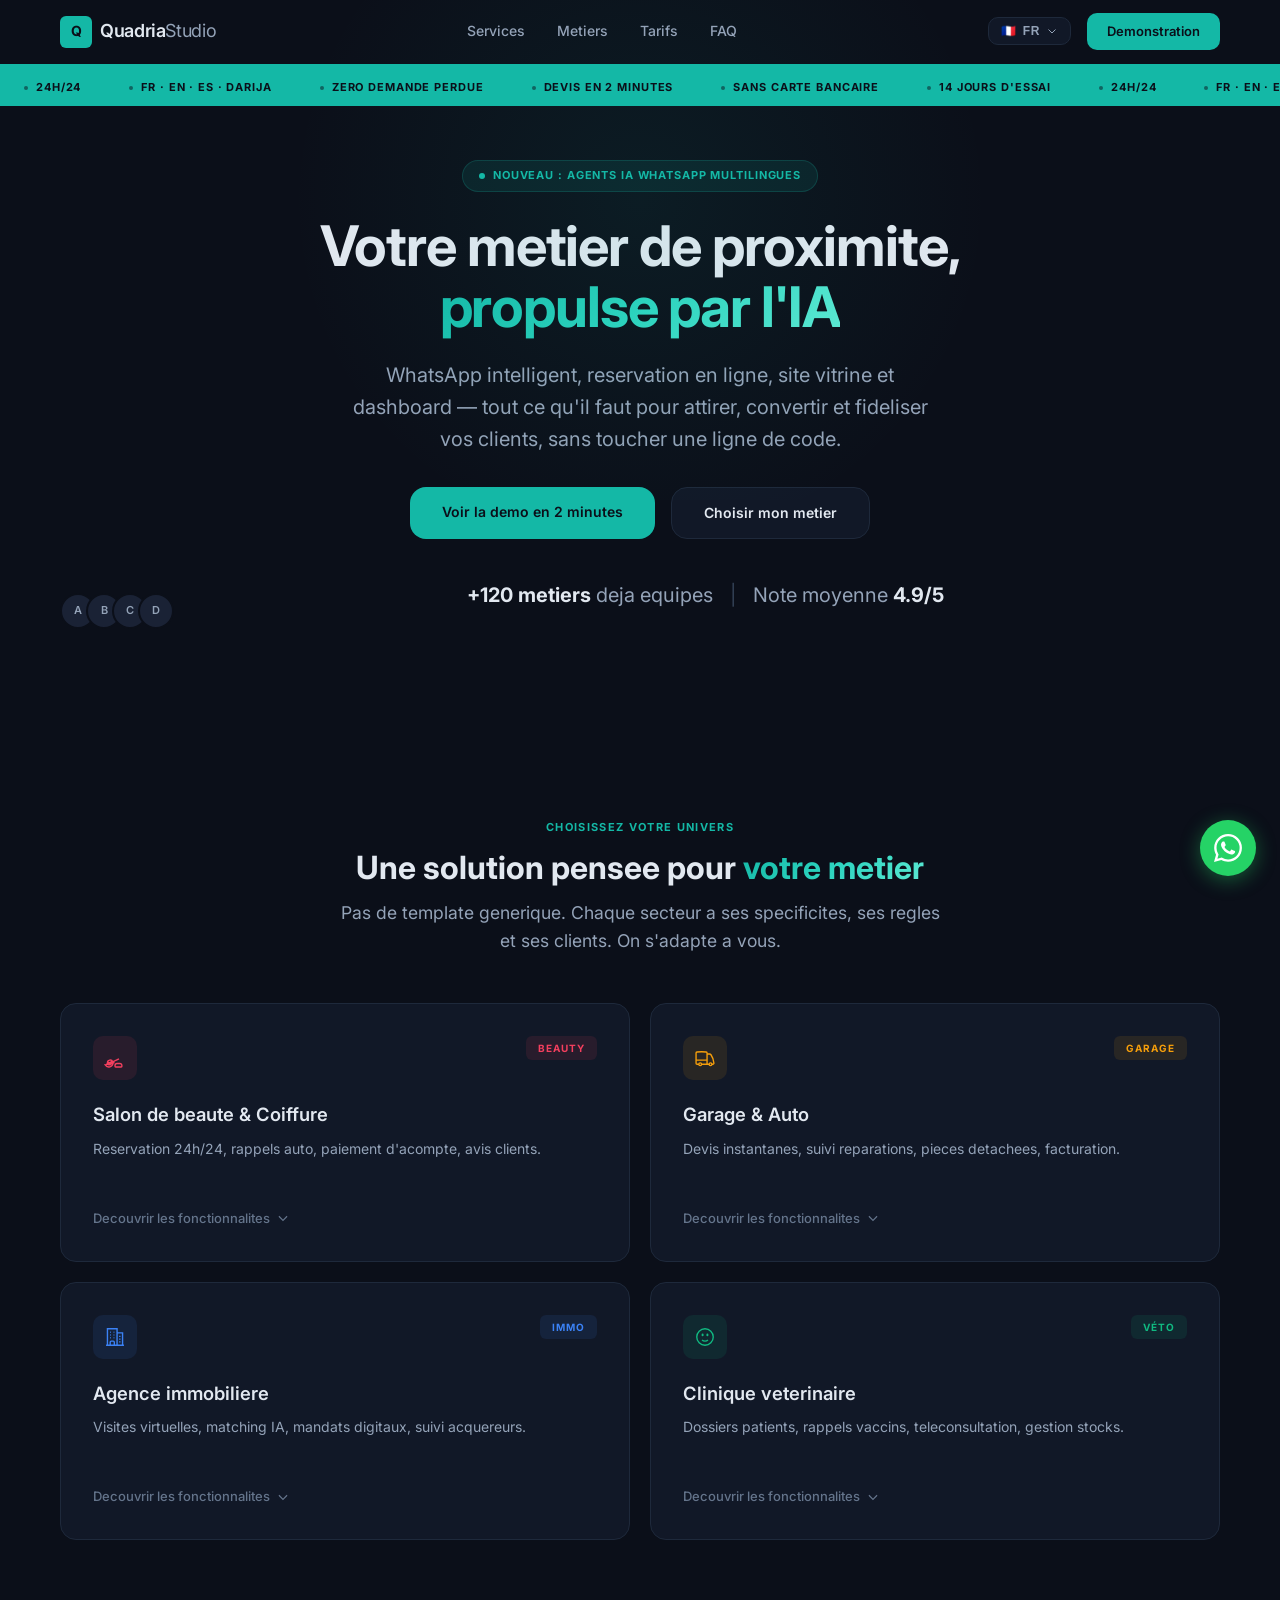
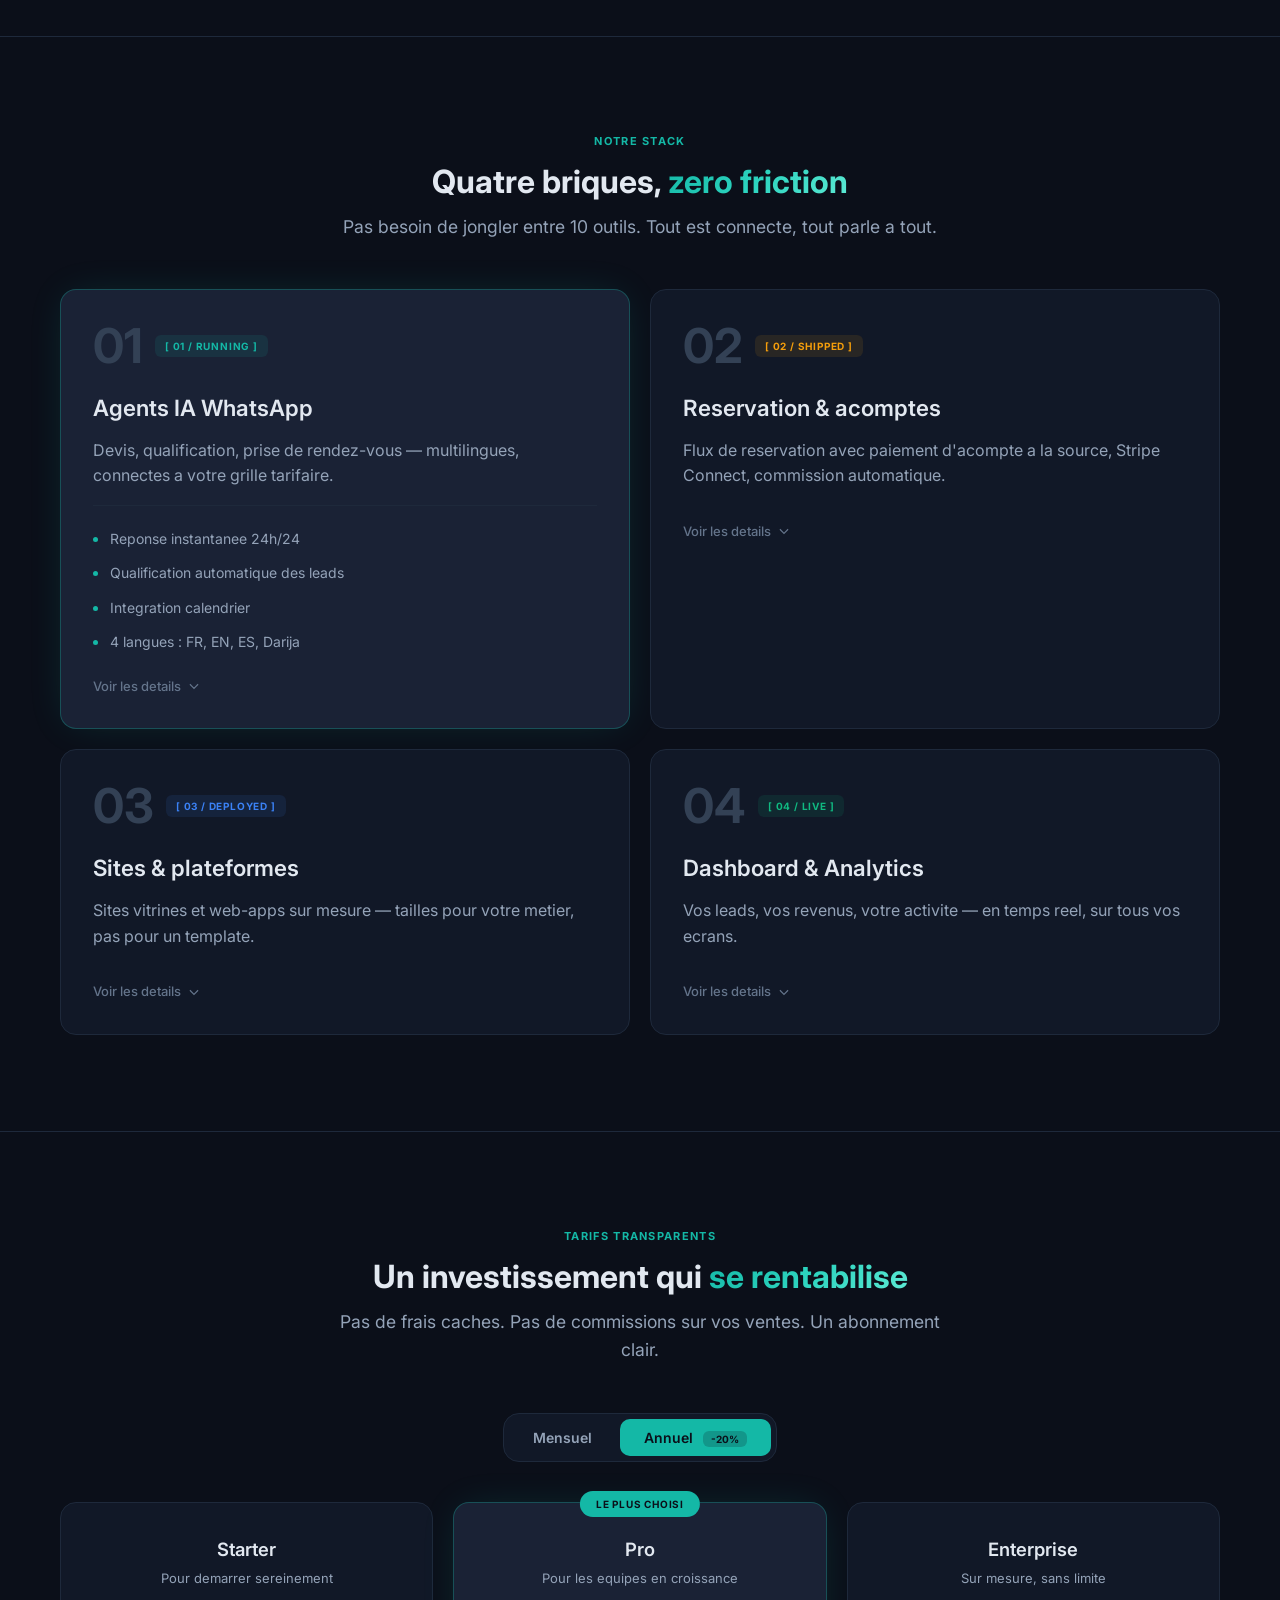
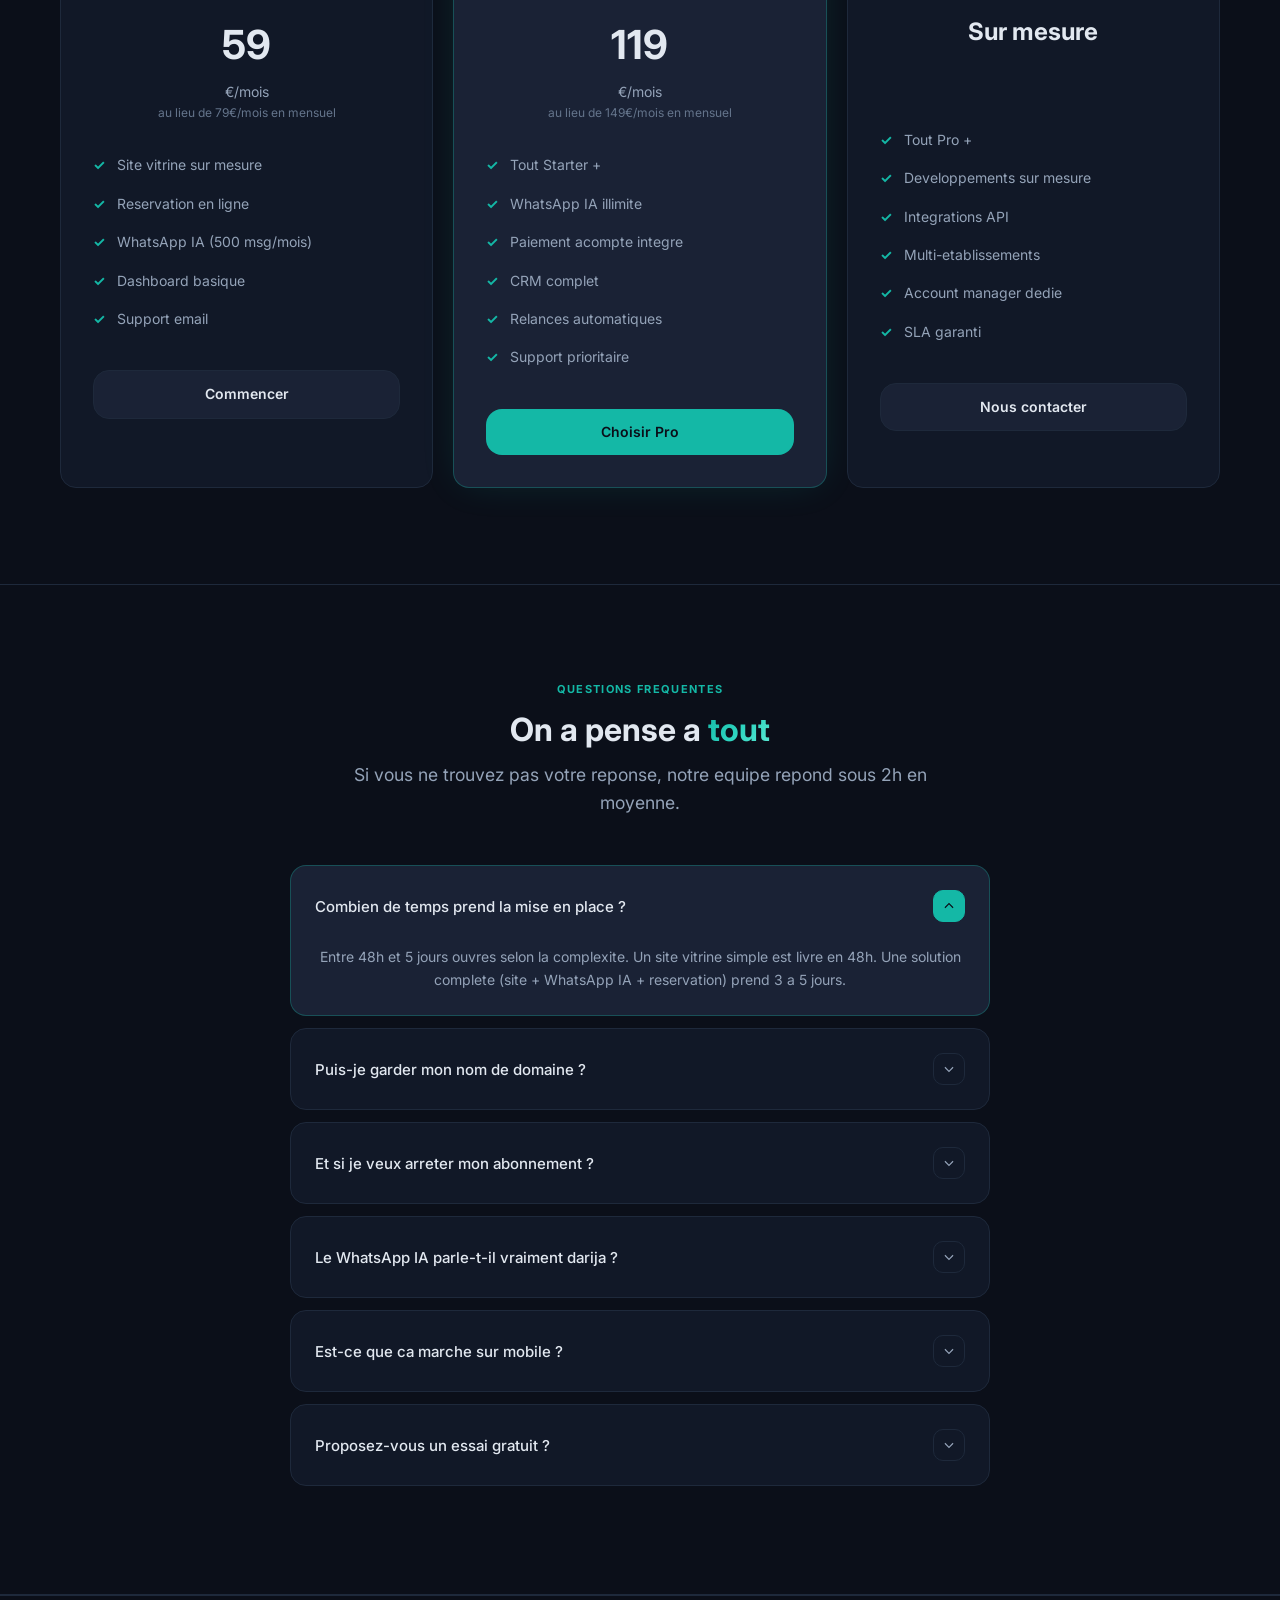
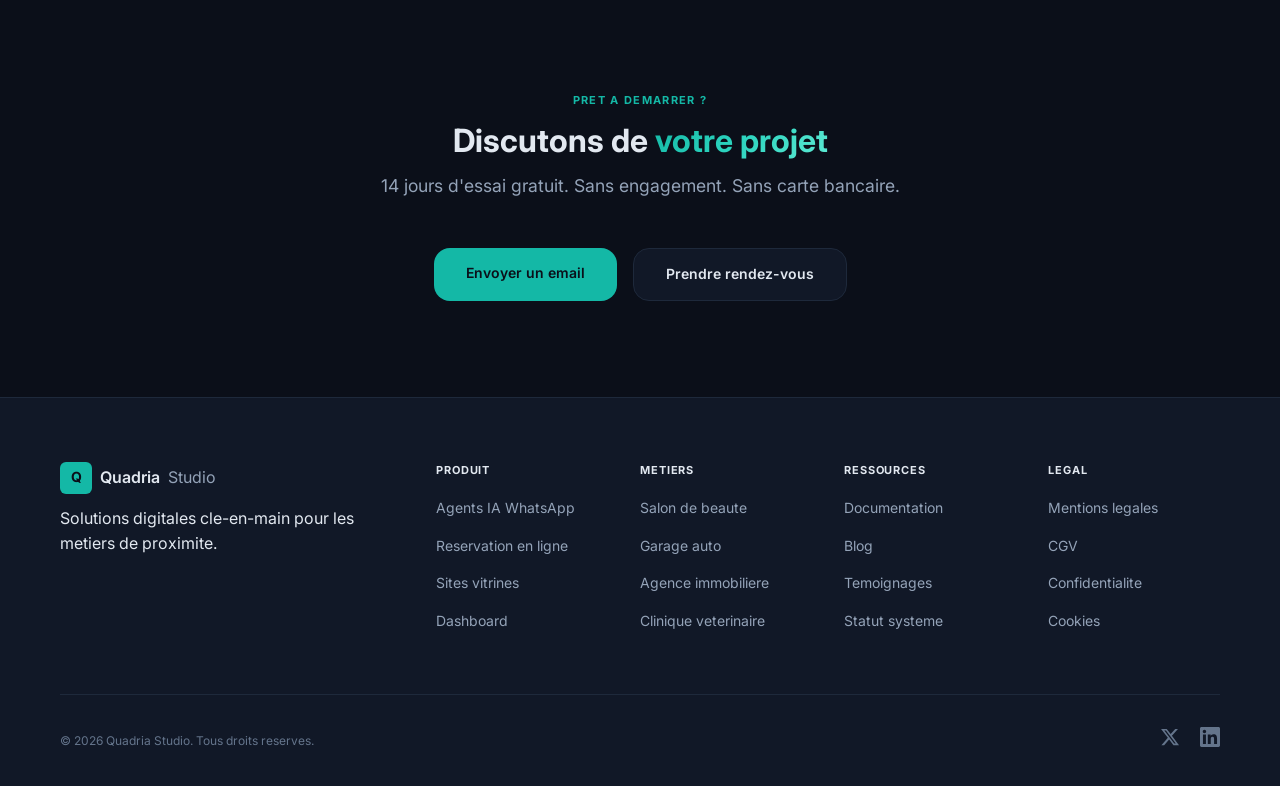
==== commit 6d8909b8: "v2.1: widget WhatsApp + section contact" ====
--- a/index.html
+++ b/index.html
@@ -81,7 +81,7 @@
     <h1>Votre metier de proximite,<br><span class="text-gradient">propulse par l&#39;IA</span></h1>
     <p>WhatsApp intelligent, reservation en ligne, site vitrine et dashboard &#8212; tout ce qu&#39;il faut pour attirer, convertir et fideliser vos clients, sans toucher une ligne de code.</p>
     <div class="q-hero-btns">
-      <a href="#demo" class="q-btn-primary">Voir la demo en 2 minutes</a>
+      <a href="#services" class="q-btn-primary">Voir la demo en 2 minutes</a>
       <a href="#metiers" class="q-btn-secondary">Choisir mon metier</a>
     </div>
     <div class="q-social-proof">
@@ -378,6 +378,19 @@
   </div>
 </section>
 
+
+<section id="contact" class="q-section" style="border-top:1px solid var(--border);">
+  <div class="container text-center">
+    <span class="q-section-label">Pret a demarrer ?</span>
+    <h2>Discutons de <span class="text-gradient">votre projet</span></h2>
+    <p class="q-section-desc">14 jours d&#39;essai gratuit. Sans engagement. Sans carte bancaire.</p>
+    <div class="q-hero-btns" style="margin-bottom:0;">
+      <a href="mailto:contact@quadria.studio" class="q-btn-primary">Envoyer un email</a>
+      <a href="https://calendly.com/quadria-studio" target="_blank" class="q-btn-secondary">Prendre rendez-vous</a>
+    </div>
+  </div>
+</section>
+
 <footer class="q-footer">
   <div class="container">
     <div class="q-footer-grid">
@@ -436,6 +449,11 @@
 </footer>
 
 <script src="ui.js"></script>
+
+<!-- WhatsApp Floating Button -->
+<a href="https://wa.me/212XXXXXXXXX" class="q-whatsapp" target="_blank" aria-label="Contactez-nous sur WhatsApp">
+  <svg width="28" height="28" viewBox="0 0 24 24" fill="currentColor"><path d="M17.472 14.382c-.297-.149-1.758-.867-2.03-.967-.273-.099-.471-.148-.67.15-.197.297-.767.966-.94 1.164-.173.199-.347.223-.644.075-.297-.15-1.255-.463-2.39-1.475-.883-.788-1.48-1.761-1.653-2.059-.173-.297-.018-.458.13-.606.134-.133.298-.347.446-.52.149-.174.198-.298.298-.497.099-.198.05-.371-.025-.52-.075-.149-.669-1.612-.916-2.207-.242-.579-.487-.5-.669-.51-.173-.008-.371-.01-.57-.01-.198 0-.52.074-.792.372-.272.297-1.04 1.016-1.04 2.479 0 1.462 1.065 2.875 1.213 3.074.149.198 2.096 3.2 5.077 4.487.709.306 1.262.489 1.694.625.712.227 1.36.195 1.871.118.571-.085 1.758-.719 2.006-1.413.248-.694.248-1.289.173-1.413-.074-.124-.272-.198-.57-.347m-5.421 7.403h-.004a9.87 9.87 0 01-5.031-1.378l-.361-.214-3.741.982.998-3.648-.235-.374a9.86 9.86 0 01-1.51-5.26c.001-5.45 4.436-9.884 9.888-9.884 2.64 0 5.122 1.03 6.988 2.898a9.825 9.825 0 012.893 6.994c-.003 5.45-4.437 9.884-9.885 9.884m8.413-18.297A11.815 11.815 0 0012.05 0C5.495 0 .16 5.335.157 11.892c0 2.096.547 4.134 1.585 5.937L0 24l6.335-1.652c1.746.953 3.71 1.459 5.71 1.46h.005c6.554 0 11.89-5.335 11.893-11.893a11.821 11.821 0 00-3.48-8.413z"/></svg>
+</a>
 </body>
 </html>
 
--- a/theme.css
+++ b/theme.css
@@ -198,3 +198,26 @@
   .q-footer-bottom { flex-direction: column; gap: 16px; }
 }
 
+/* WhatsApp Floating Button */
+.q-whatsapp {
+  position: fixed;
+  bottom: 24px;
+  right: 24px;
+  z-index: 1002;
+  width: 56px;
+  height: 56px;
+  background: #25D366;
+  color: #fff;
+  border-radius: 50%;
+  display: flex;
+  align-items: center;
+  justify-content: center;
+  box-shadow: 0 4px 20px rgba(37, 211, 102, 0.4);
+  transition: all 0.3s ease;
+  text-decoration: none;
+}
+.q-whatsapp:hover {
+  transform: scale(1.1);
+  box-shadow: 0 6px 30px rgba(37, 211, 102, 0.6);
+}
+
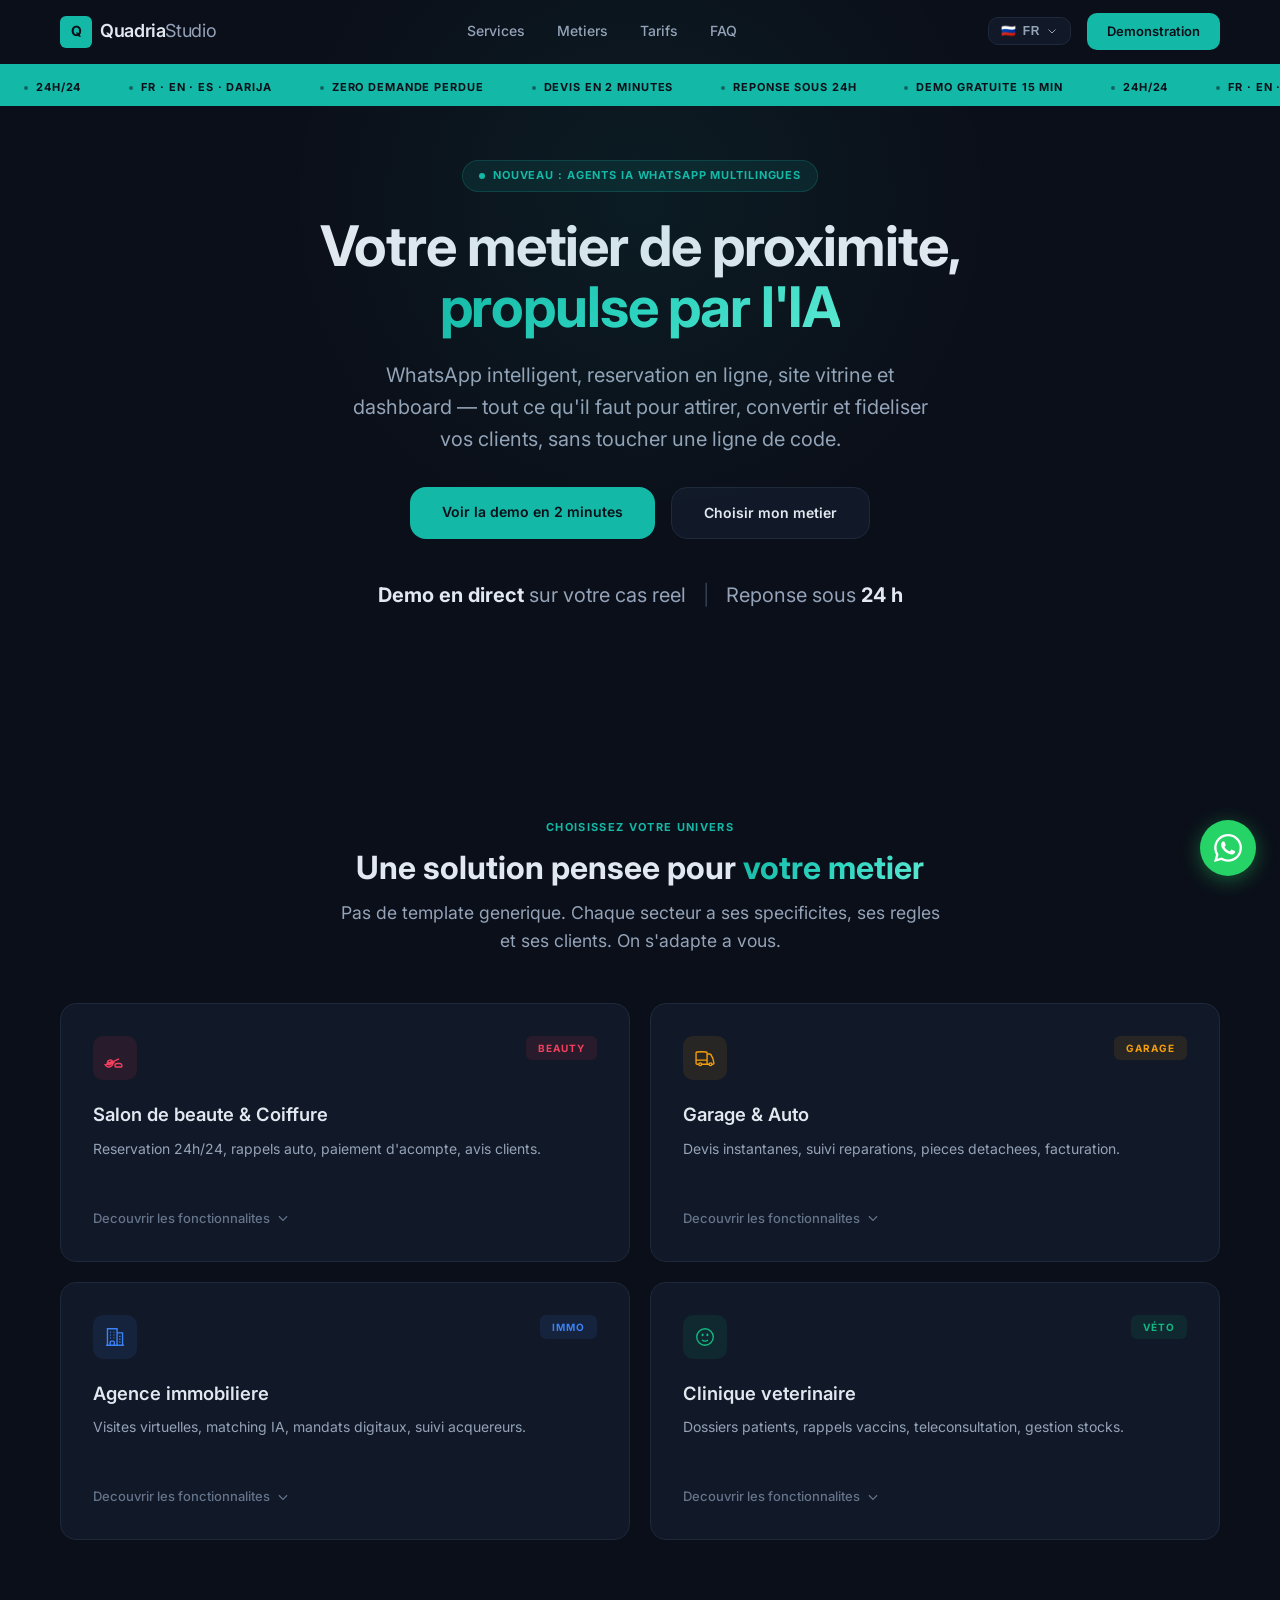
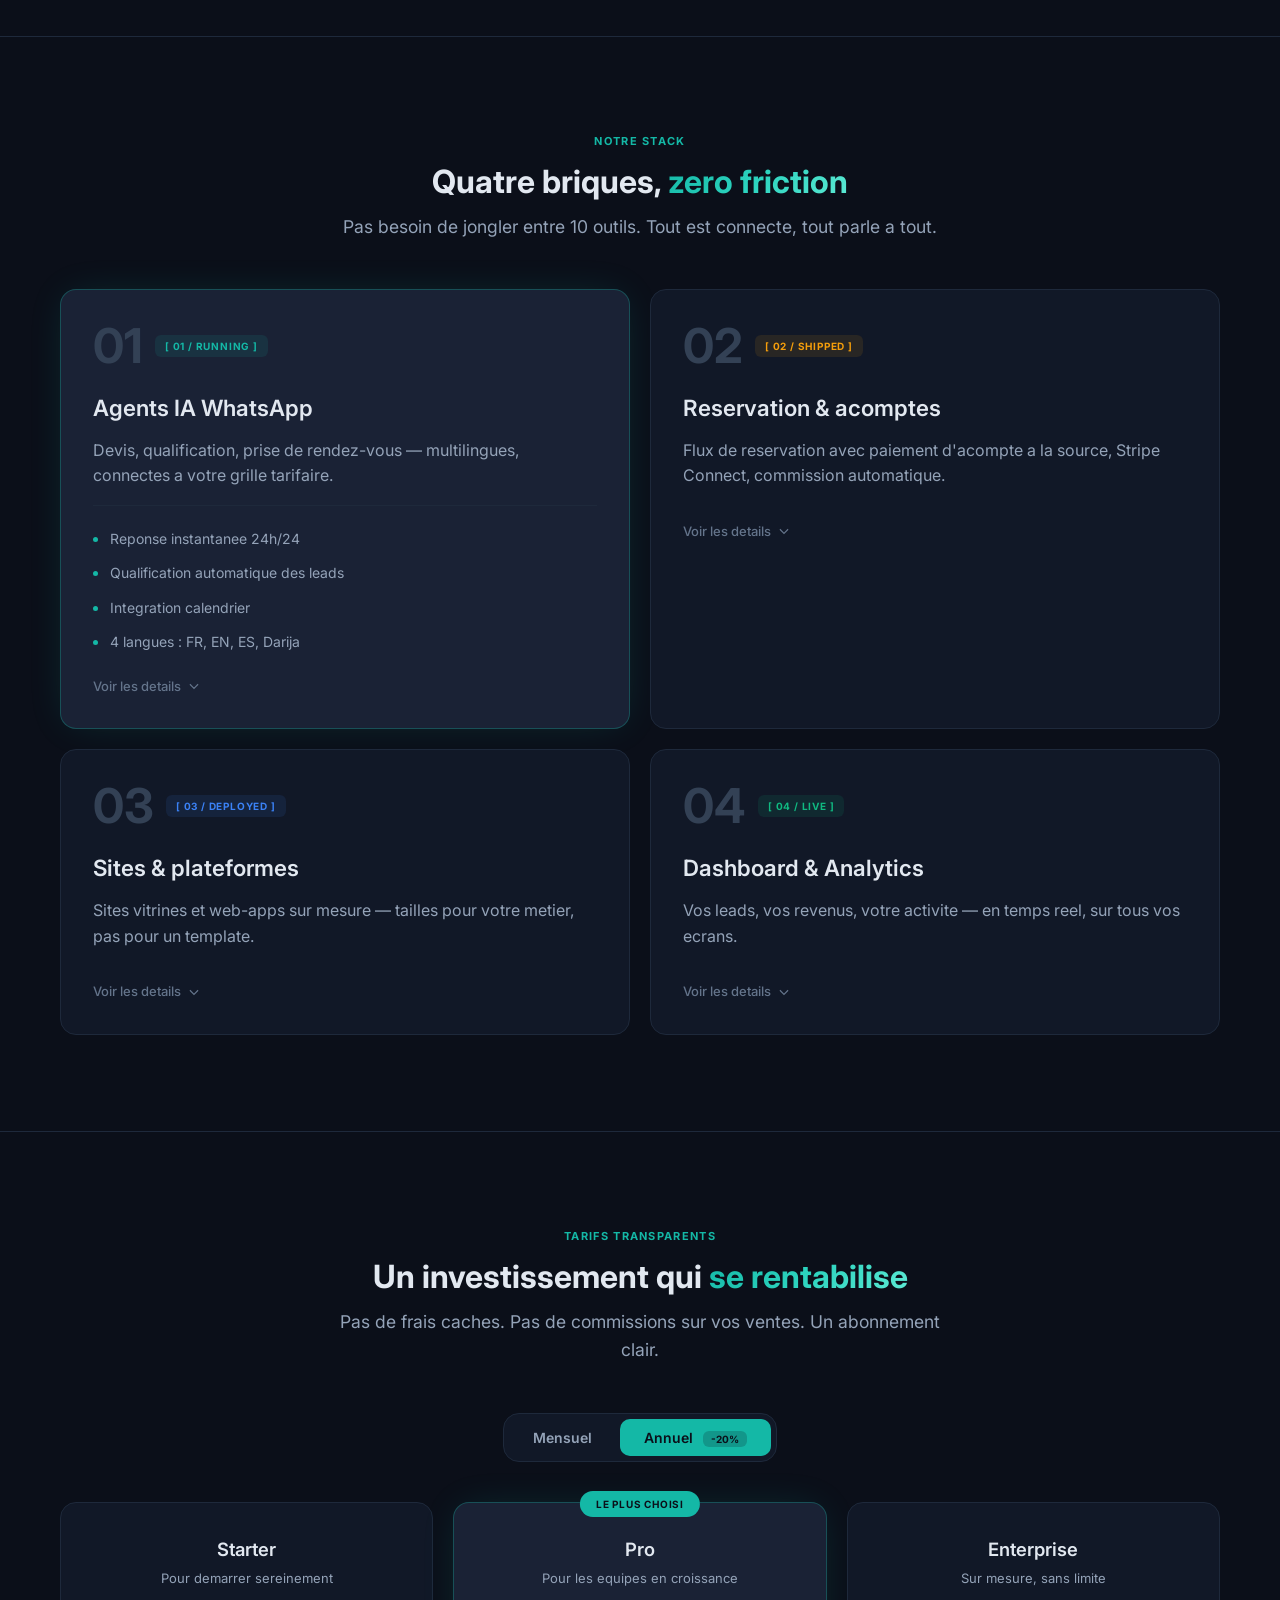
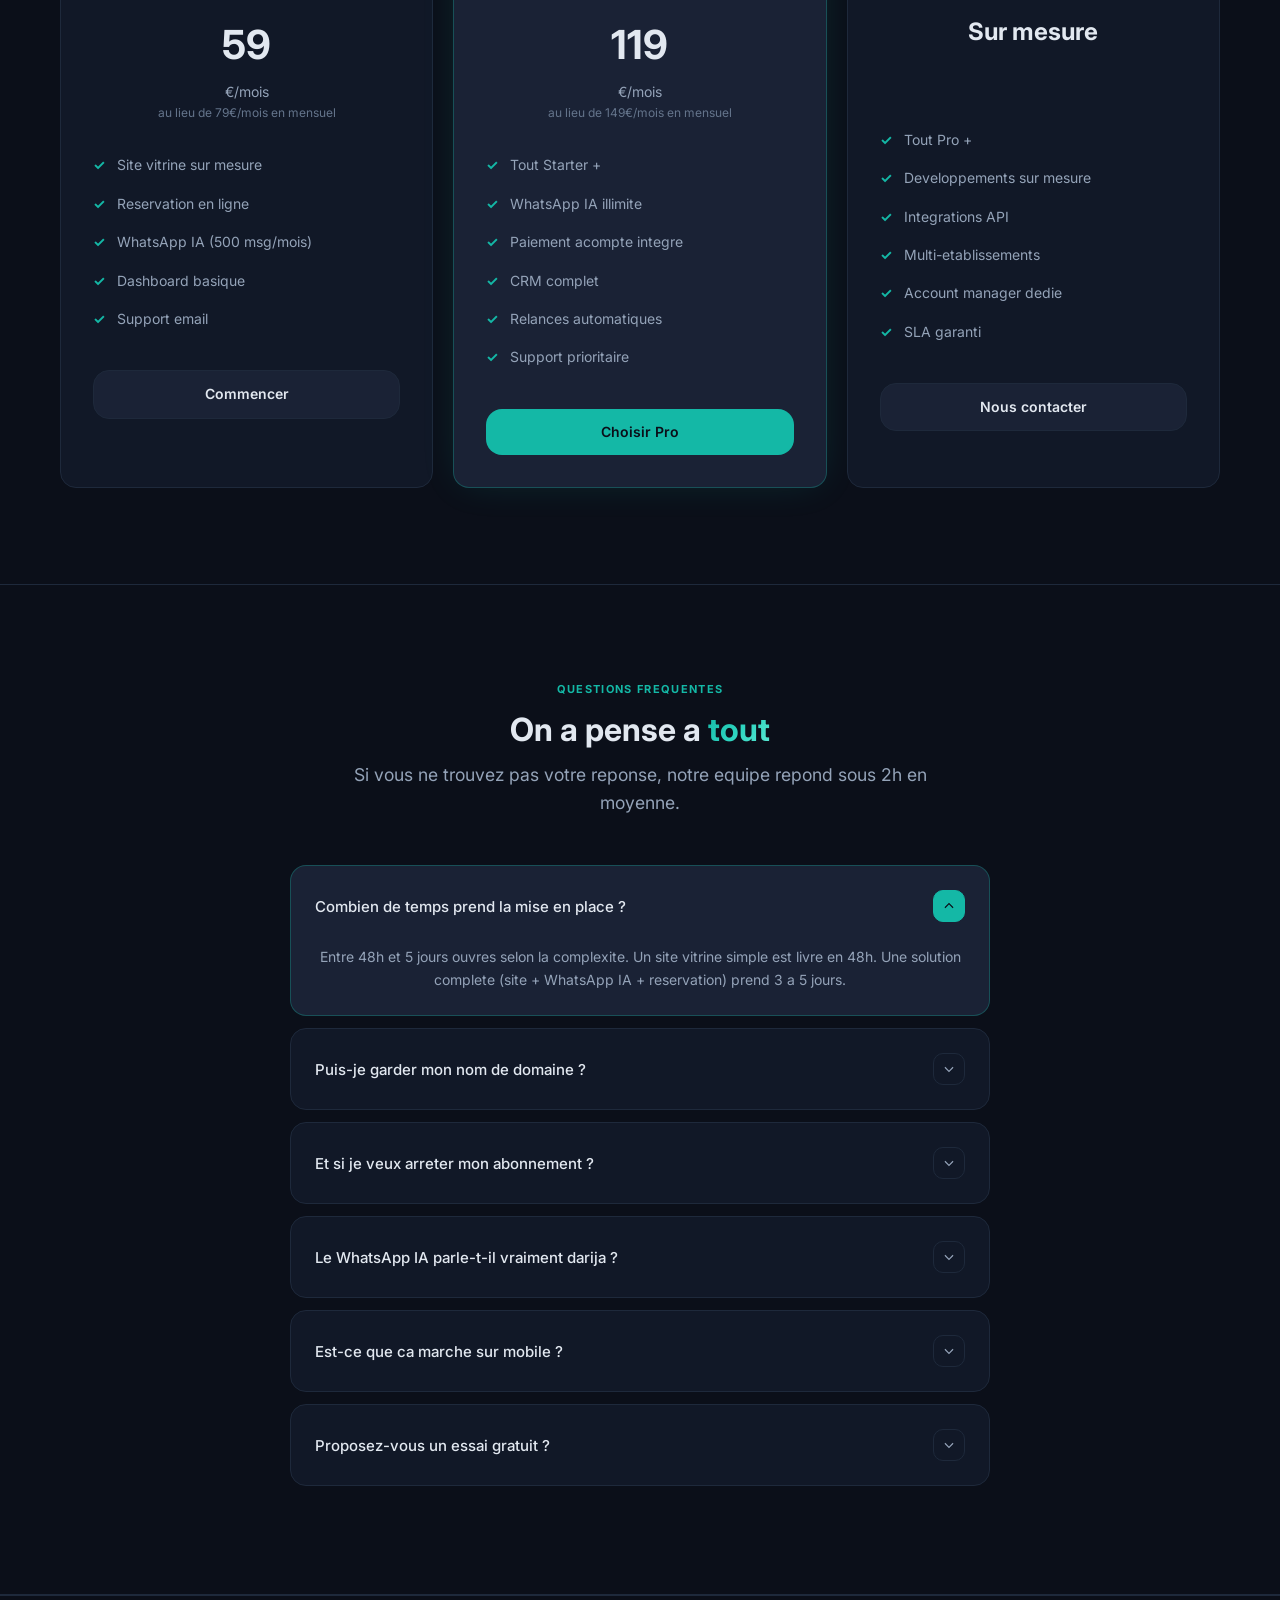
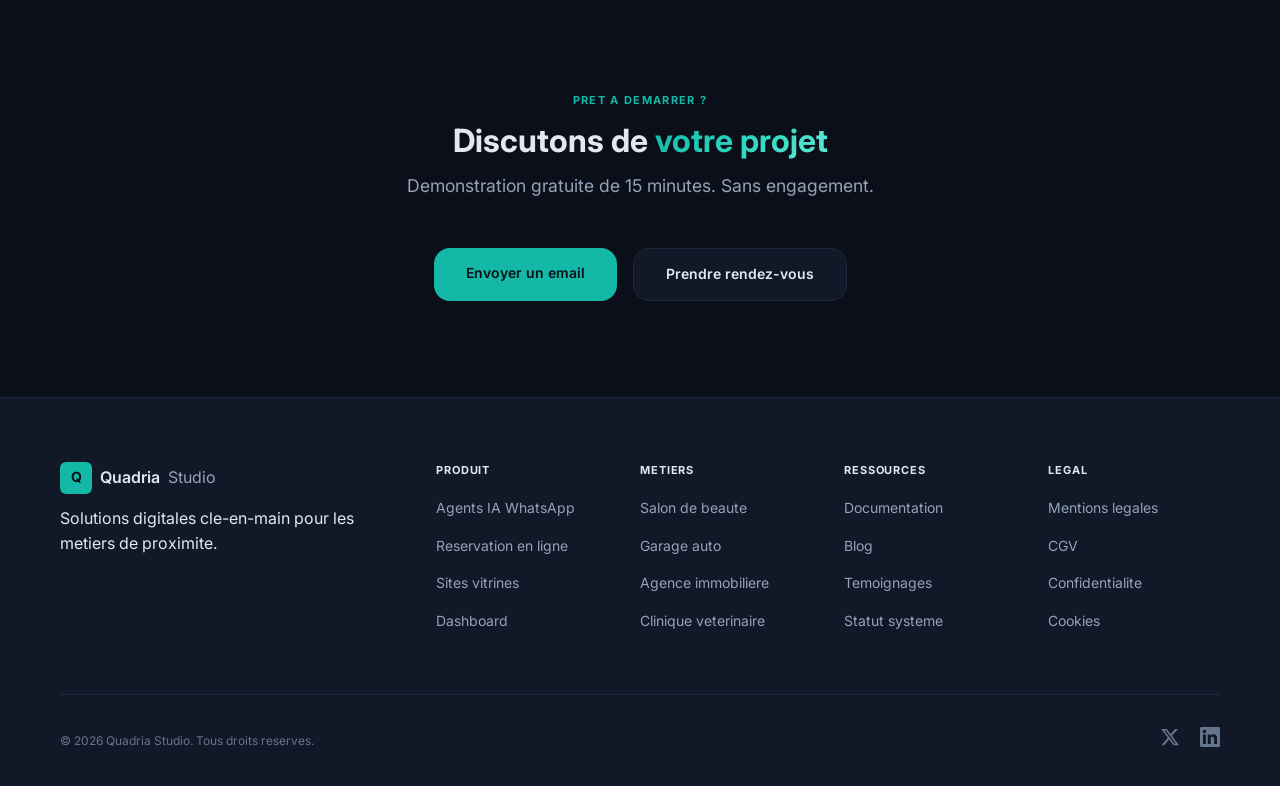
==== commit a0496a1d: "v2.3: drapeaux SVG + contenu enrichi + liens Stripe" ====
--- a/index.html
+++ b/index.html
@@ -60,14 +60,14 @@
     <span class="q-marquee-item"><span class="q-marquee-dot"></span>FR &#183; EN &#183; ES &#183; DARIJA</span>
     <span class="q-marquee-item"><span class="q-marquee-dot"></span>ZERO DEMANDE PERDUE</span>
     <span class="q-marquee-item"><span class="q-marquee-dot"></span>DEVIS EN 2 MINUTES</span>
-    <span class="q-marquee-item"><span class="q-marquee-dot"></span>SANS CARTE BANCAIRE</span>
-    <span class="q-marquee-item"><span class="q-marquee-dot"></span>14 JOURS D&#39;ESSAI</span>
+    <span class="q-marquee-item"><span class="q-marquee-dot"></span>REPONSE SOUS 24H</span>
+    <span class="q-marquee-item"><span class="q-marquee-dot"></span>DEMO GRATUITE 15 MIN</span>
     <span class="q-marquee-item"><span class="q-marquee-dot"></span>24h/24</span>
     <span class="q-marquee-item"><span class="q-marquee-dot"></span>FR &#183; EN &#183; ES &#183; DARIJA</span>
     <span class="q-marquee-item"><span class="q-marquee-dot"></span>ZERO DEMANDE PERDUE</span>
     <span class="q-marquee-item"><span class="q-marquee-dot"></span>DEVIS EN 2 MINUTES</span>
-    <span class="q-marquee-item"><span class="q-marquee-dot"></span>SANS CARTE BANCAIRE</span>
-    <span class="q-marquee-item"><span class="q-marquee-dot"></span>14 JOURS D&#39;ESSAI</span>
+    <span class="q-marquee-item"><span class="q-marquee-dot"></span>REPONSE SOUS 24H</span>
+    <span class="q-marquee-item"><span class="q-marquee-dot"></span>DEMO GRATUITE 15 MIN</span>
   </div>
 </div>
 
@@ -85,13 +85,7 @@
       <a href="#metiers" class="q-btn-secondary">Choisir mon metier</a>
     </div>
     <div class="q-social-proof">
-      <div class="q-avatars">
-        <div class="q-avatar">A</div>
-        <div class="q-avatar">B</div>
-        <div class="q-avatar">C</div>
-        <div class="q-avatar">D</div>
-      </div>
-      <p><strong style="color:var(--text);">+120 metiers</strong> deja equipes <span style="margin:0 12px;color:var(--border-strong);">|</span> Note moyenne <strong style="color:var(--text);">4.9/5</strong></p>
+      <p><strong style="color:var(--text);">Demo en direct</strong> sur votre cas reel <span style="margin:0 12px;color:var(--border-strong);">|</span> Reponse sous <strong style="color:var(--text);">24 h</strong></p>
     </div>
   </div>
 </section>
@@ -371,7 +365,7 @@
           <span class="q-faq-icon"><svg width="14" height="14" viewBox="0 0 24 24" fill="none" stroke="currentColor" stroke-width="2"><path d="M19 9l-7 7-7-7"/></svg></span>
         </button>
         <div class="q-faq-answer">
-          <div class="q-faq-answer-inner">Oui, 14 jours d&#39;essai gratuit sans carte bancaire. Vous avez acces a toutes les fonctionnalites Pro pendant cette periode.</div>
+          <div class="q-faq-answer-inner">La demonstration est gratuite : 15 minutes sur votre cas reel, sans engagement. Vous voyez le systeme fonctionner avant de signer quoi que ce soit.</div>
         </div>
       </div>
     </div>
@@ -383,10 +377,10 @@
   <div class="container text-center">
     <span class="q-section-label">Pret a demarrer ?</span>
     <h2>Discutons de <span class="text-gradient">votre projet</span></h2>
-    <p class="q-section-desc">14 jours d&#39;essai gratuit. Sans engagement. Sans carte bancaire.</p>
+    <p class="q-section-desc">Demonstration gratuite de 15 minutes. Sans engagement.</p>
     <div class="q-hero-btns" style="margin-bottom:0;">
       <a href="mailto:contact@quadria.studio" class="q-btn-primary">Envoyer un email</a>
-      <a href="https://calendly.com/quadria-studio" target="_blank" class="q-btn-secondary">Prendre rendez-vous</a>
+      <a href="https://calendly.com/slaoui-aymar/audit-express-quadria-15-min" target="_blank" class="q-btn-secondary">Prendre rendez-vous</a>
     </div>
   </div>
 </section>
@@ -451,7 +445,7 @@
 <script src="ui.js"></script>
 
 <!-- WhatsApp Floating Button -->
-<a href="https://wa.me/212XXXXXXXXX" class="q-whatsapp" target="_blank" aria-label="Contactez-nous sur WhatsApp">
+<a href="https://wa.me/212664028395" class="q-whatsapp" target="_blank" aria-label="Contactez-nous sur WhatsApp">
   <svg width="28" height="28" viewBox="0 0 24 24" fill="currentColor"><path d="M17.472 14.382c-.297-.149-1.758-.867-2.03-.967-.273-.099-.471-.148-.67.15-.197.297-.767.966-.94 1.164-.173.199-.347.223-.644.075-.297-.15-1.255-.463-2.39-1.475-.883-.788-1.48-1.761-1.653-2.059-.173-.297-.018-.458.13-.606.134-.133.298-.347.446-.52.149-.174.198-.298.298-.497.099-.198.05-.371-.025-.52-.075-.149-.669-1.612-.916-2.207-.242-.579-.487-.5-.669-.51-.173-.008-.371-.01-.57-.01-.198 0-.52.074-.792.372-.272.297-1.04 1.016-1.04 2.479 0 1.462 1.065 2.875 1.213 3.074.149.198 2.096 3.2 5.077 4.487.709.306 1.262.489 1.694.625.712.227 1.36.195 1.871.118.571-.085 1.758-.719 2.006-1.413.248-.694.248-1.289.173-1.413-.074-.124-.272-.198-.57-.347m-5.421 7.403h-.004a9.87 9.87 0 01-5.031-1.378l-.361-.214-3.741.982.998-3.648-.235-.374a9.86 9.86 0 01-1.51-5.26c.001-5.45 4.436-9.884 9.888-9.884 2.64 0 5.122 1.03 6.988 2.898a9.825 9.825 0 012.893 6.994c-.003 5.45-4.437 9.884-9.885 9.884m8.413-18.297A11.815 11.815 0 0012.05 0C5.495 0 .16 5.335.157 11.892c0 2.096.547 4.134 1.585 5.937L0 24l6.335-1.652c1.746.953 3.71 1.459 5.71 1.46h.005c6.554 0 11.89-5.335 11.893-11.893a11.821 11.821 0 00-3.48-8.413z"/></svg>
 </a>
 </body>
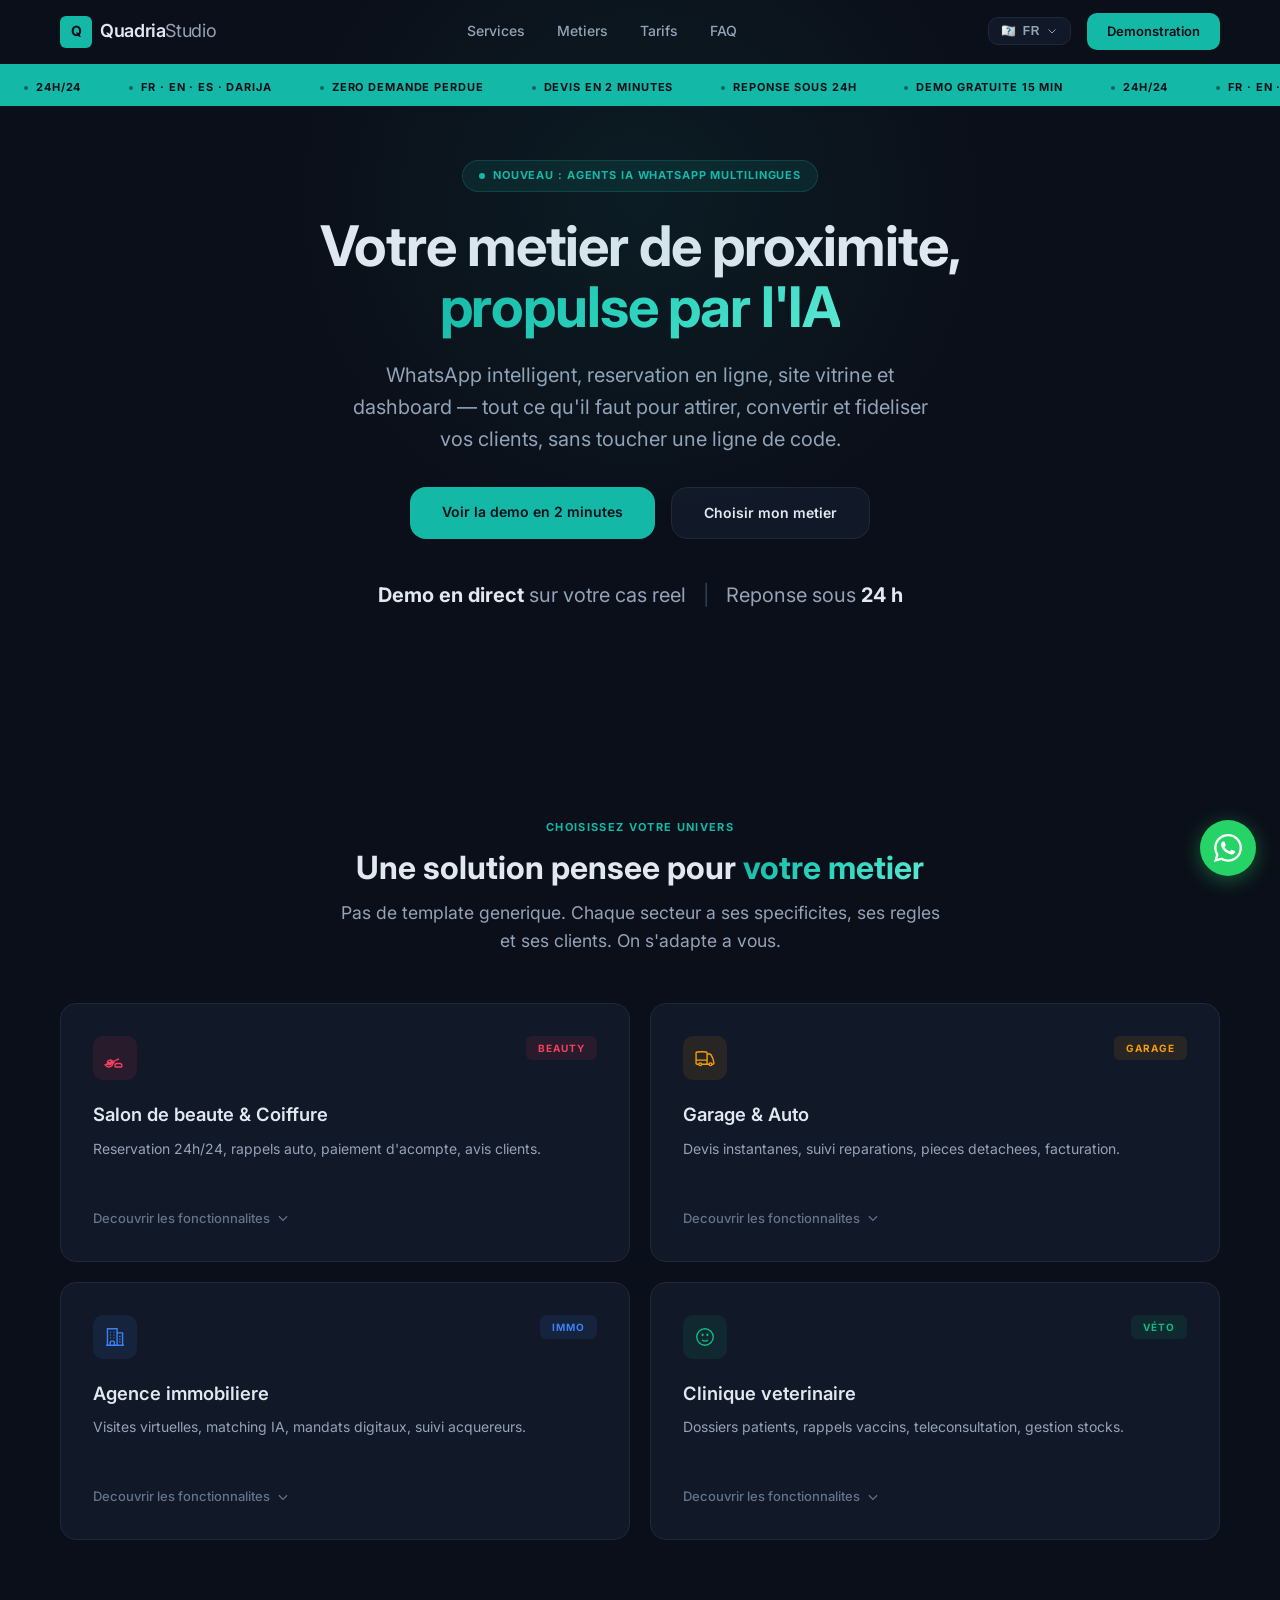
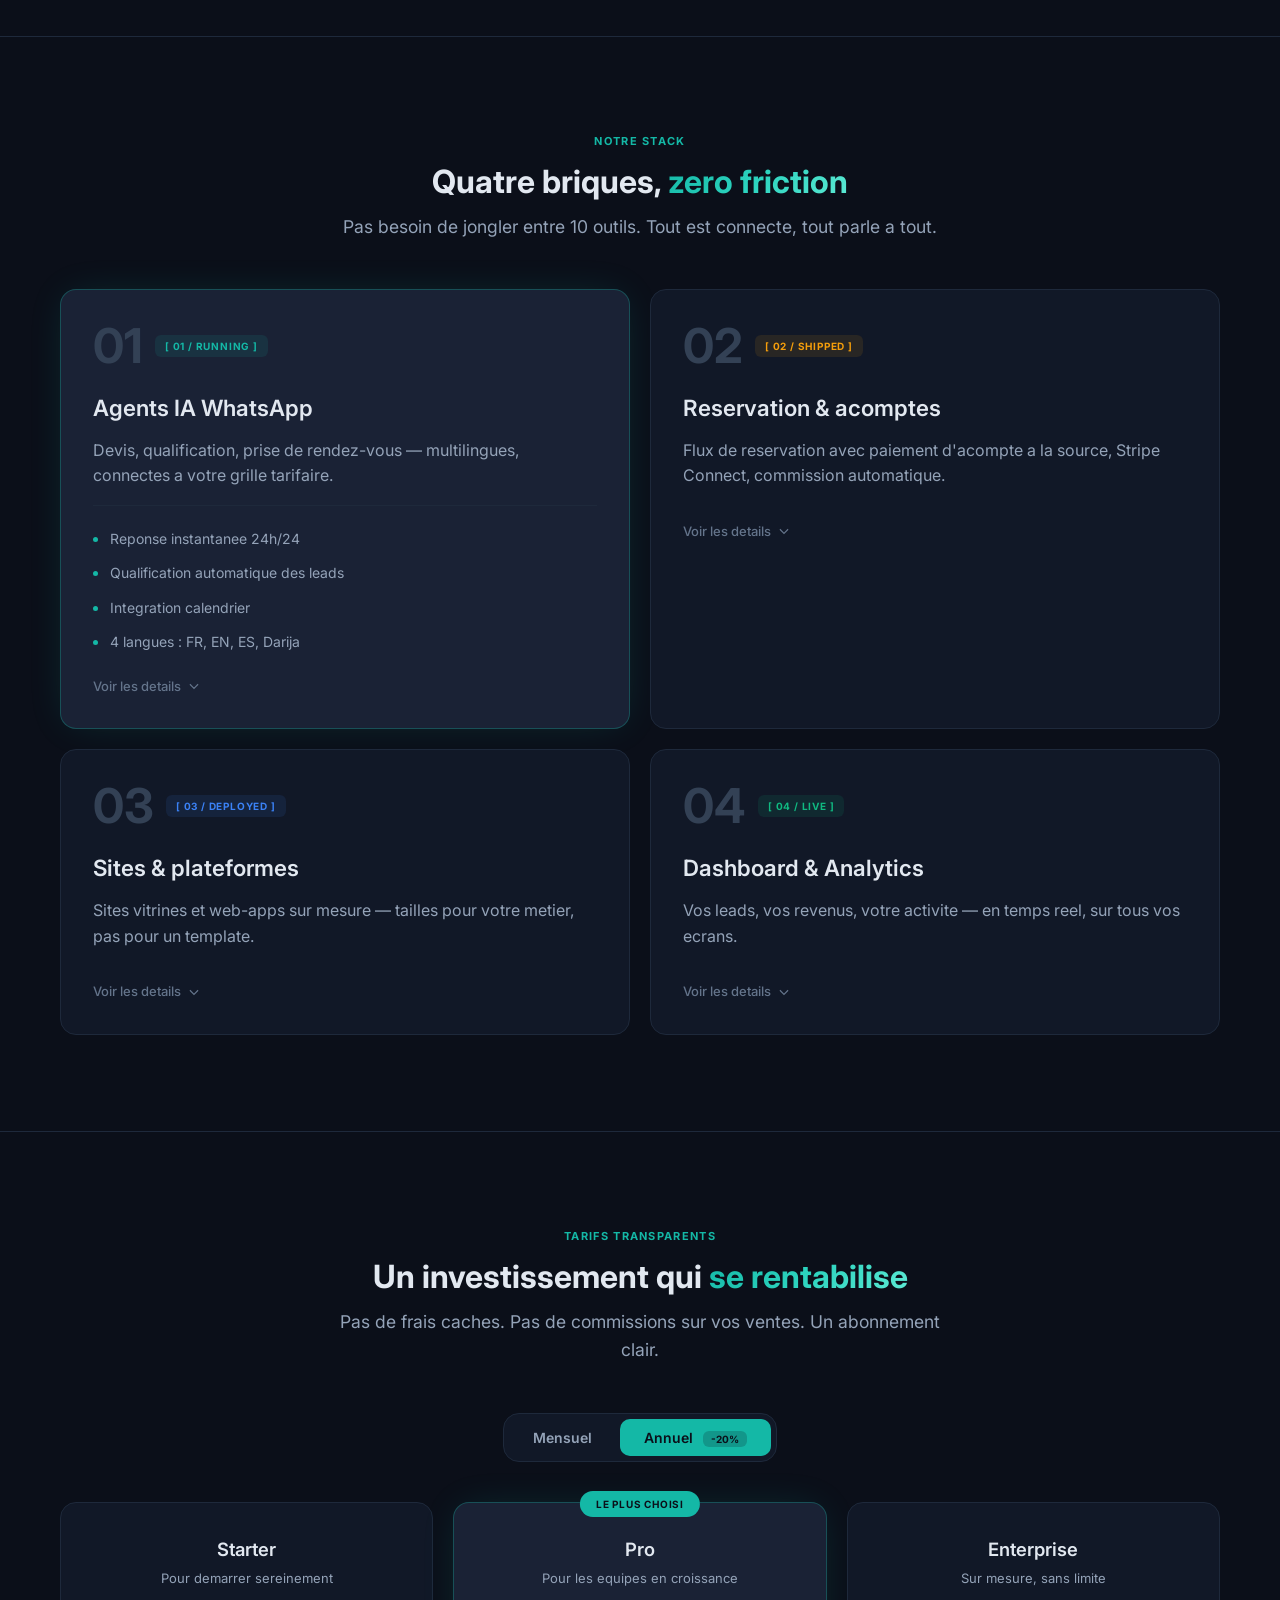
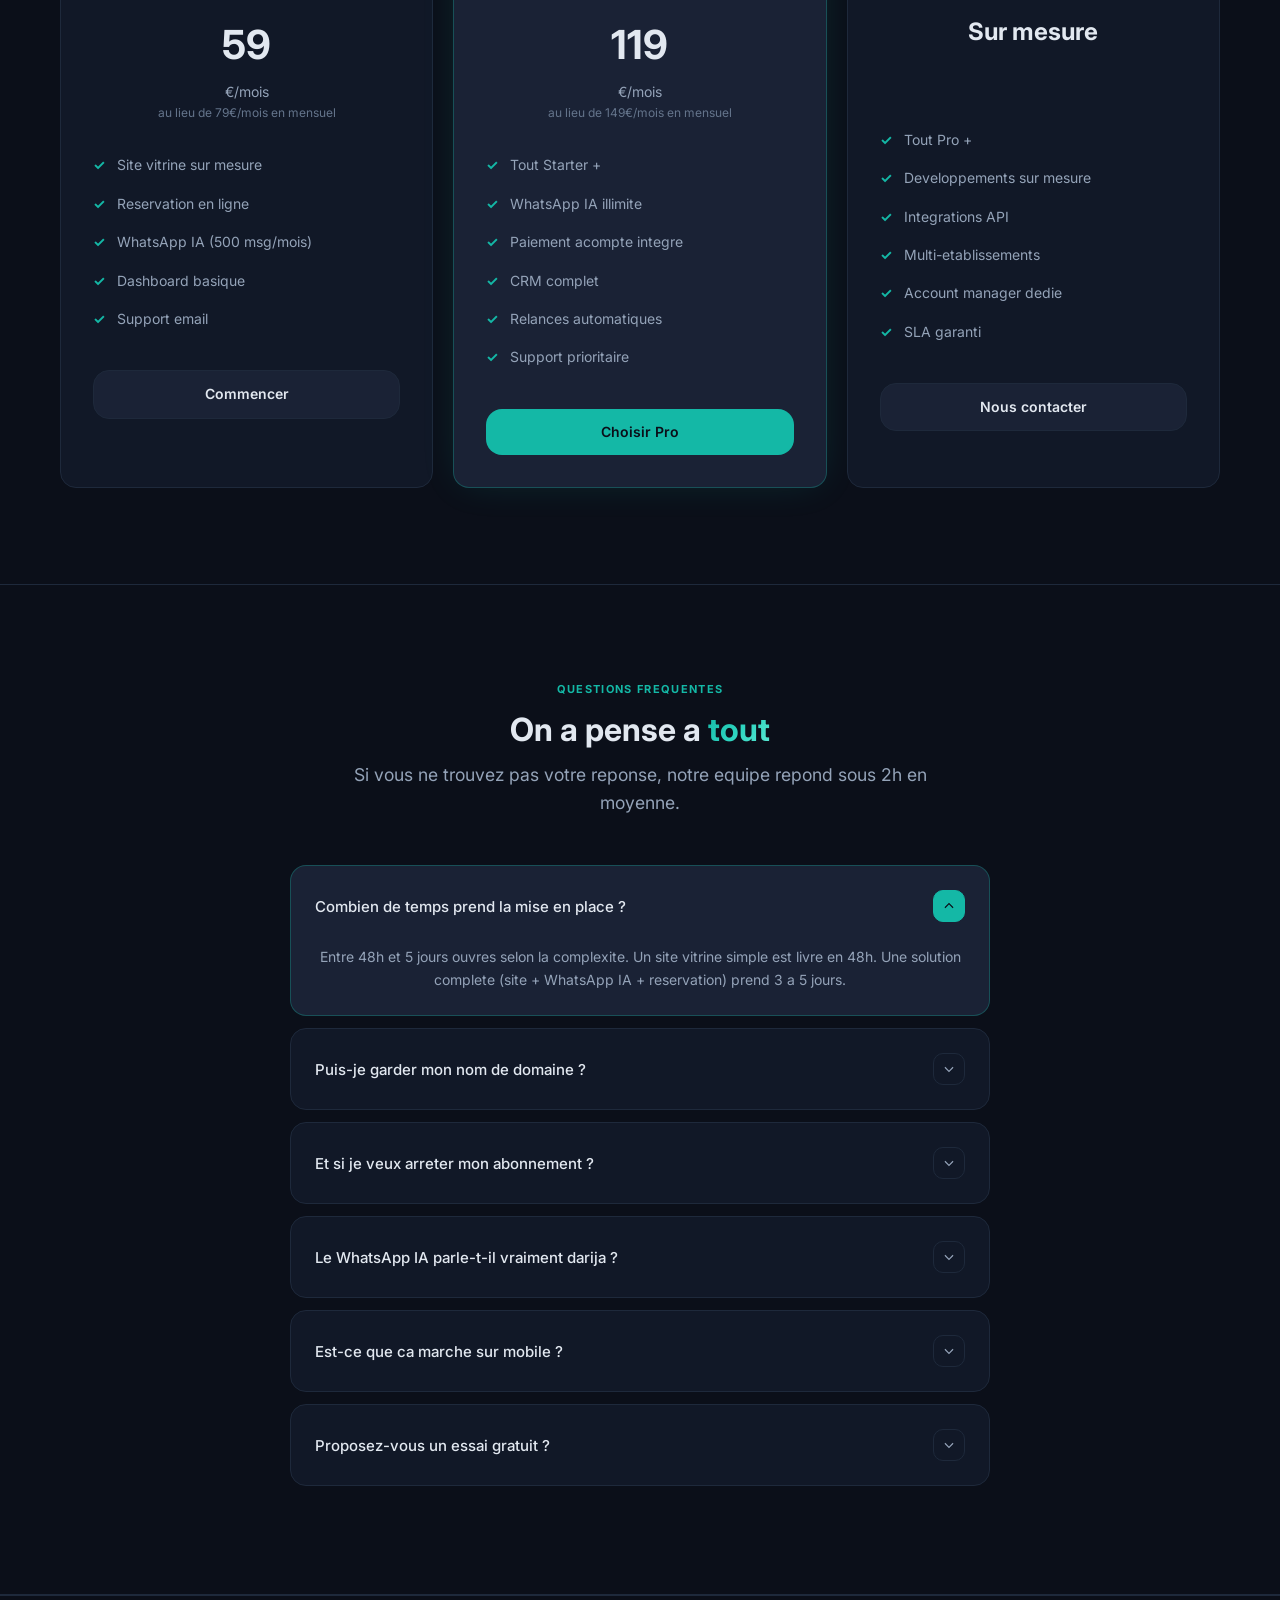
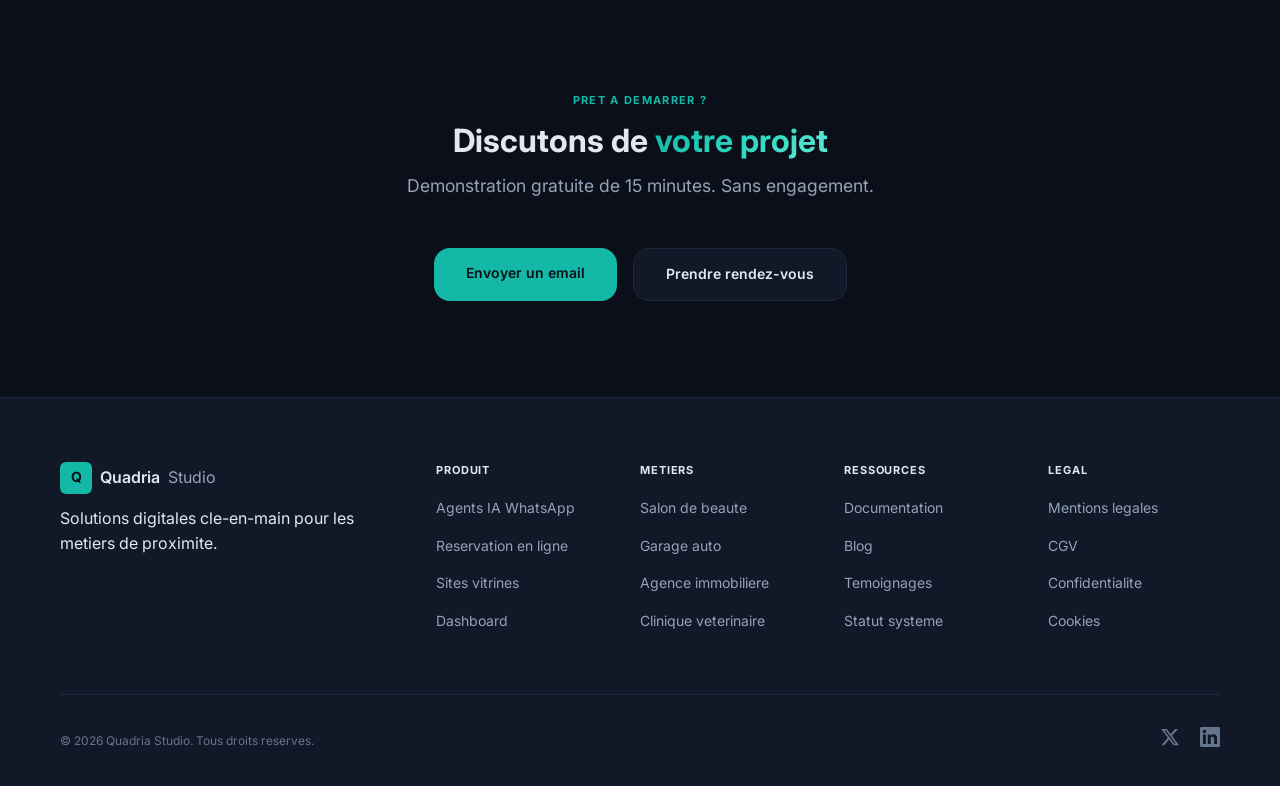
==== commit 9dc71154: "fix: add ui.js with interactive features + correct flag codes" ====
--- a/index.html
+++ b/index.html
@@ -28,12 +28,12 @@
     <div class="q-nav-right">
       <div style="position:relative;">
         <button class="q-lang-btn" type="button">
-          <span class="q-lang-flag">&#127479;&#127482;</span>
+          <span class="q-lang-flag">&#127467;&#127469;</span>
           <span class="q-lang-code">fr</span>
           <svg width="12" height="12" viewBox="0 0 24 24" fill="none" stroke="currentColor" stroke-width="2"><path d="M19 9l-7 7-7-7"/></svg>
         </button>
         <div class="q-lang-dropdown">
-          <button class="q-lang-option active" data-lang="fr" type="button"><span>&#127479;&#127482;</span> FR</button>
+          <button class="q-lang-option active" data-lang="fr" type="button"><span>&#127467;&#127469;</span> FR</button>
           <button class="q-lang-option" data-lang="en" type="button"><span>&#127468;&#127463;</span> EN</button>
           <button class="q-lang-option" data-lang="es" type="button"><span>&#127466;&#127480;</span> ES</button>
           <button class="q-lang-option" data-lang="darija" type="button"><span>&#127474;&#127462;</span> DARIJA</button>
@@ -445,9 +445,27 @@
 <script src="ui.js"></script>
 
 <!-- WhatsApp Floating Button -->
-<a href="https://wa.me/212664028395" class="q-whatsapp" target="_blank" aria-label="Contactez-nous sur WhatsApp">
+<a id="q-whatsapp-btn" href="https://wa.me/212664028395" class="q-whatsapp" target="_blank" aria-label="Contactez-nous sur WhatsApp">
   <svg width="28" height="28" viewBox="0 0 24 24" fill="currentColor"><path d="M17.472 14.382c-.297-.149-1.758-.867-2.03-.967-.273-.099-.471-.148-.67.15-.197.297-.767.966-.94 1.164-.173.199-.347.223-.644.075-.297-.15-1.255-.463-2.39-1.475-.883-.788-1.48-1.761-1.653-2.059-.173-.297-.018-.458.13-.606.134-.133.298-.347.446-.52.149-.174.198-.298.298-.497.099-.198.05-.371-.025-.52-.075-.149-.669-1.612-.916-2.207-.242-.579-.487-.5-.669-.51-.173-.008-.371-.01-.57-.01-.198 0-.52.074-.792.372-.272.297-1.04 1.016-1.04 2.479 0 1.462 1.065 2.875 1.213 3.074.149.198 2.096 3.2 5.077 4.487.709.306 1.262.489 1.694.625.712.227 1.36.195 1.871.118.571-.085 1.758-.719 2.006-1.413.248-.694.248-1.289.173-1.413-.074-.124-.272-.198-.57-.347m-5.421 7.403h-.004a9.87 9.87 0 01-5.031-1.378l-.361-.214-3.741.982.998-3.648-.235-.374a9.86 9.86 0 01-1.51-5.26c.001-5.45 4.436-9.884 9.888-9.884 2.64 0 5.122 1.03 6.988 2.898a9.825 9.825 0 012.893 6.994c-.003 5.45-4.437 9.884-9.885 9.884m8.413-18.297A11.815 11.815 0 0012.05 0C5.495 0 .16 5.335.157 11.892c0 2.096.547 4.134 1.585 5.937L0 24l6.335-1.652c1.746.953 3.71 1.459 5.71 1.46h.005c6.554 0 11.89-5.335 11.893-11.893a11.821 11.821 0 00-3.48-8.413z"/></svg>
 </a>
+
+<script>
+(function() {
+  const whatsappBtn = document.getElementById('q-whatsapp-btn');
+  if (!whatsappBtn) return;
+
+  fetch('https://ipapi.co/json/')
+    .then(r => r.json())
+    .then(data => {
+      const country = data.country_code || '';
+      const number = country === 'MA' ? '212664028395' : '33771419959';
+      whatsappBtn.href = 'https://wa.me/' + number;
+    })
+    .catch(() => {
+      whatsappBtn.href = 'https://wa.me/212664028395';
+    });
+})();
+</script>
 </body>
 </html>
 
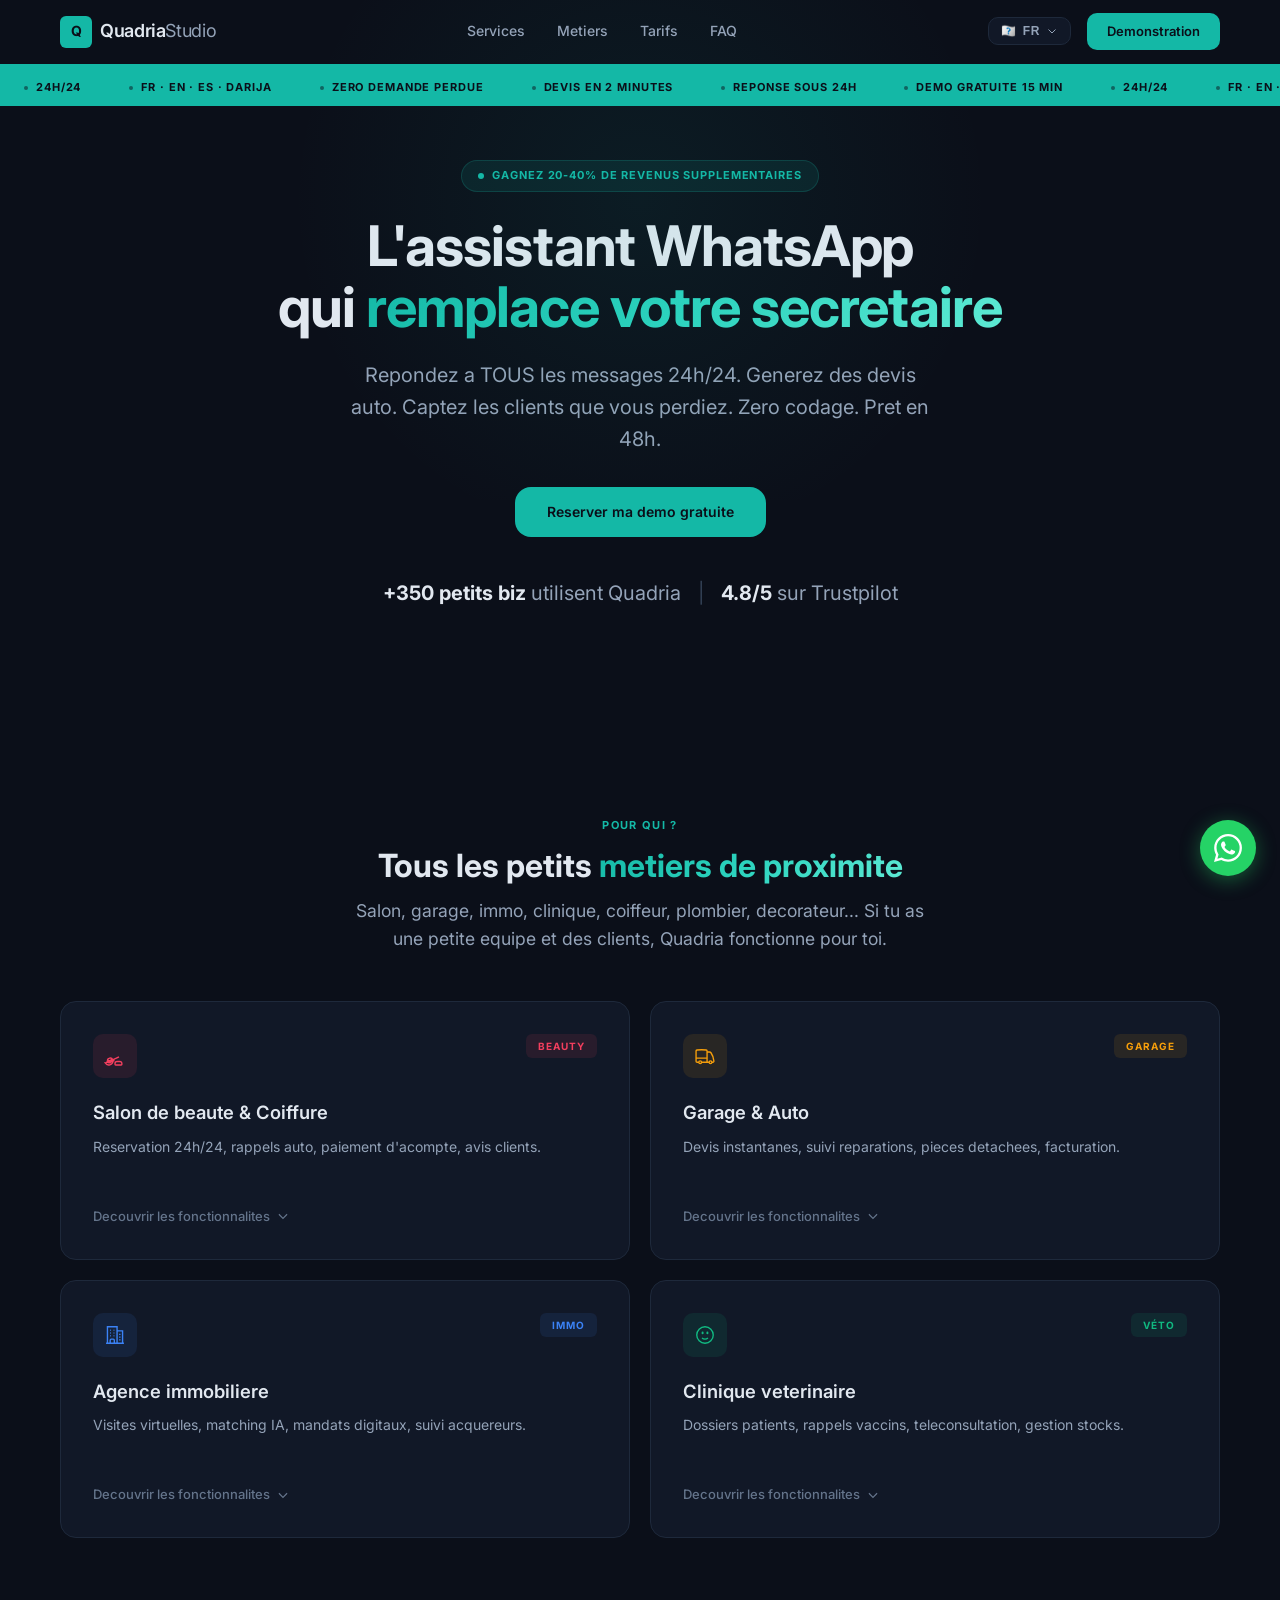
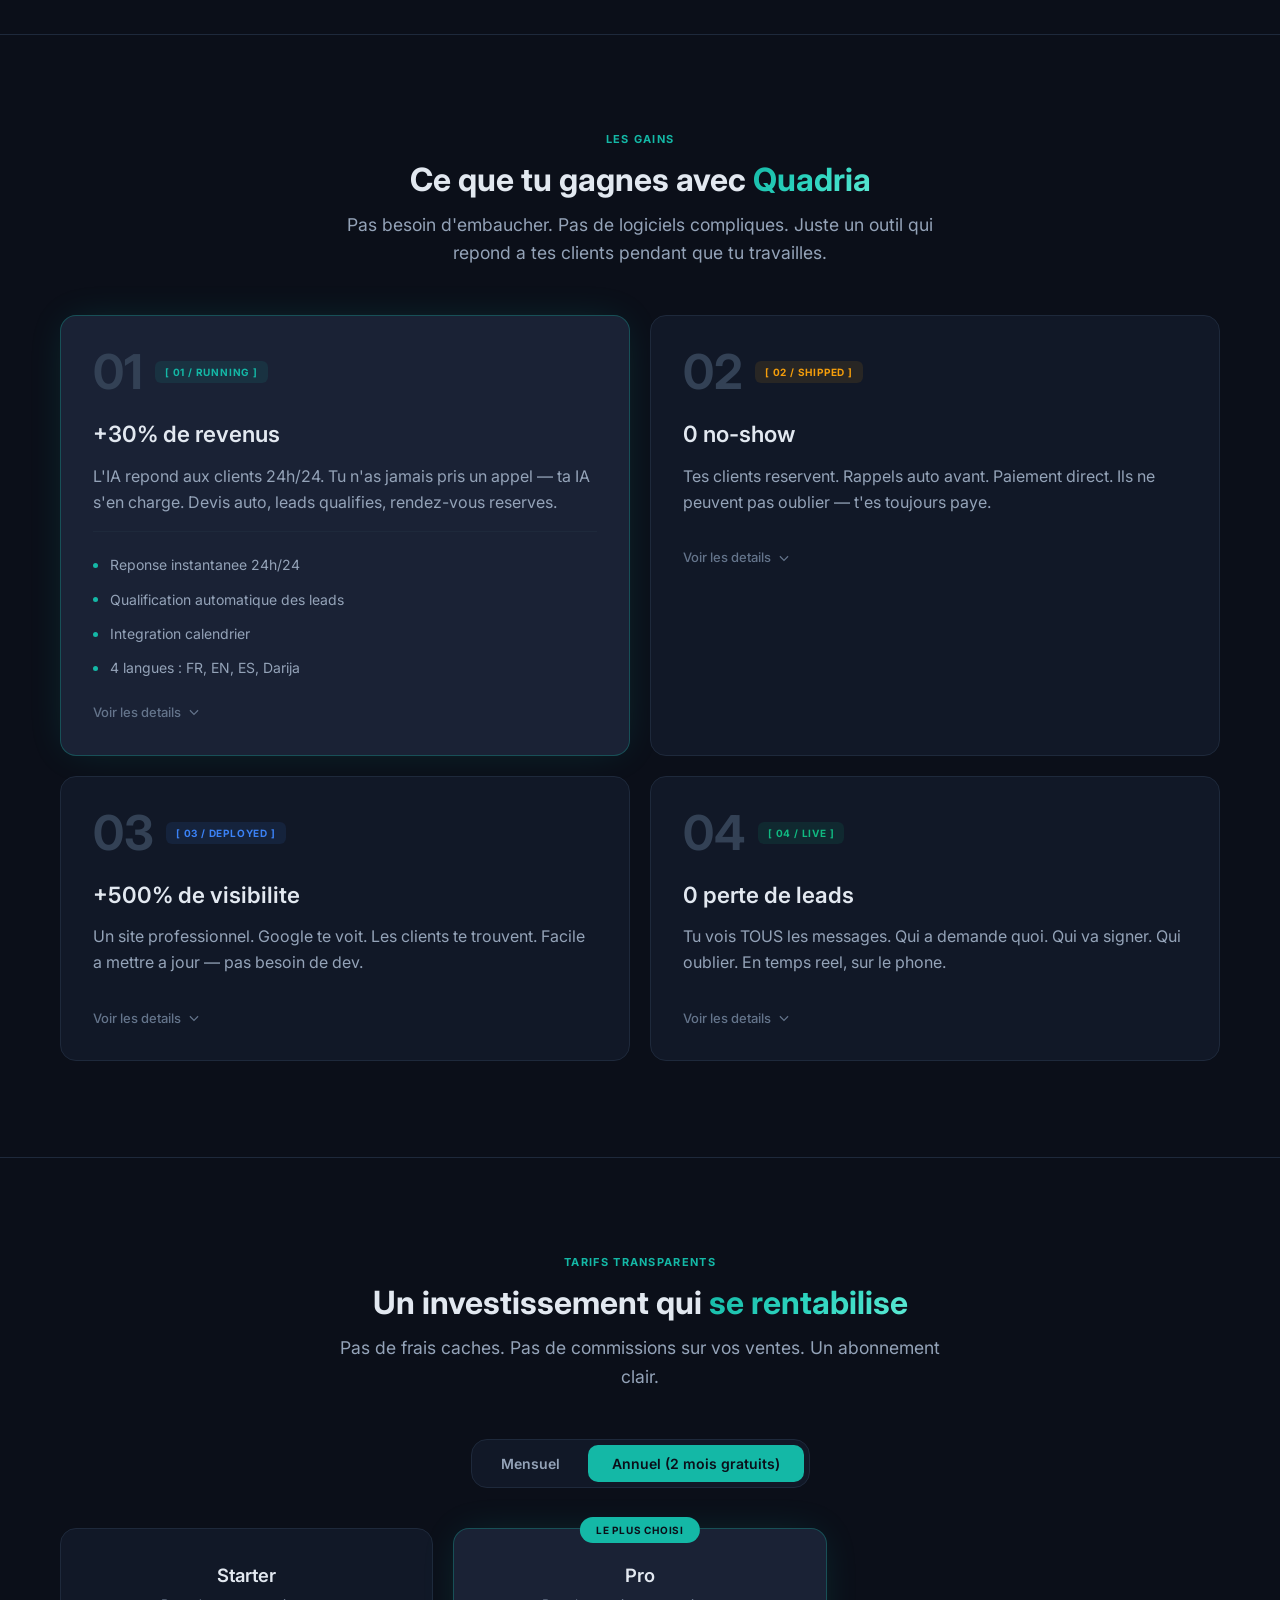
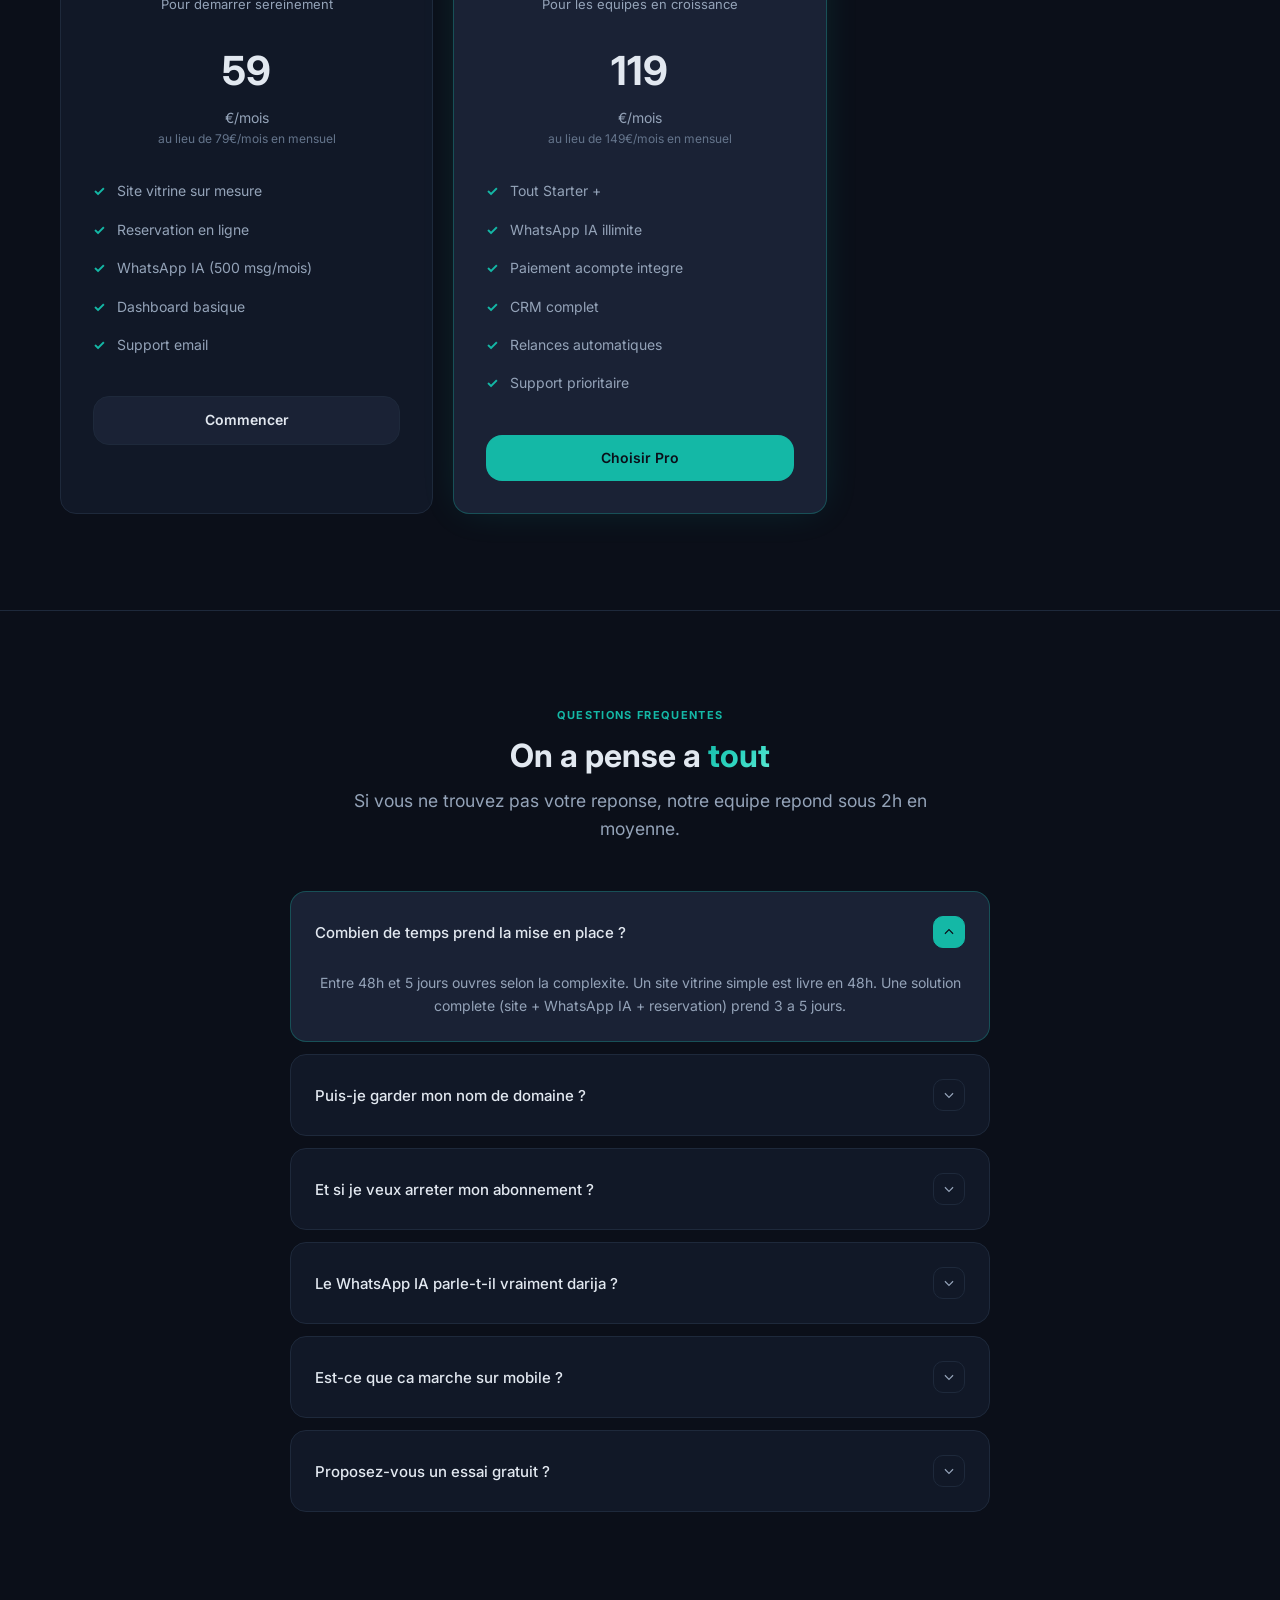
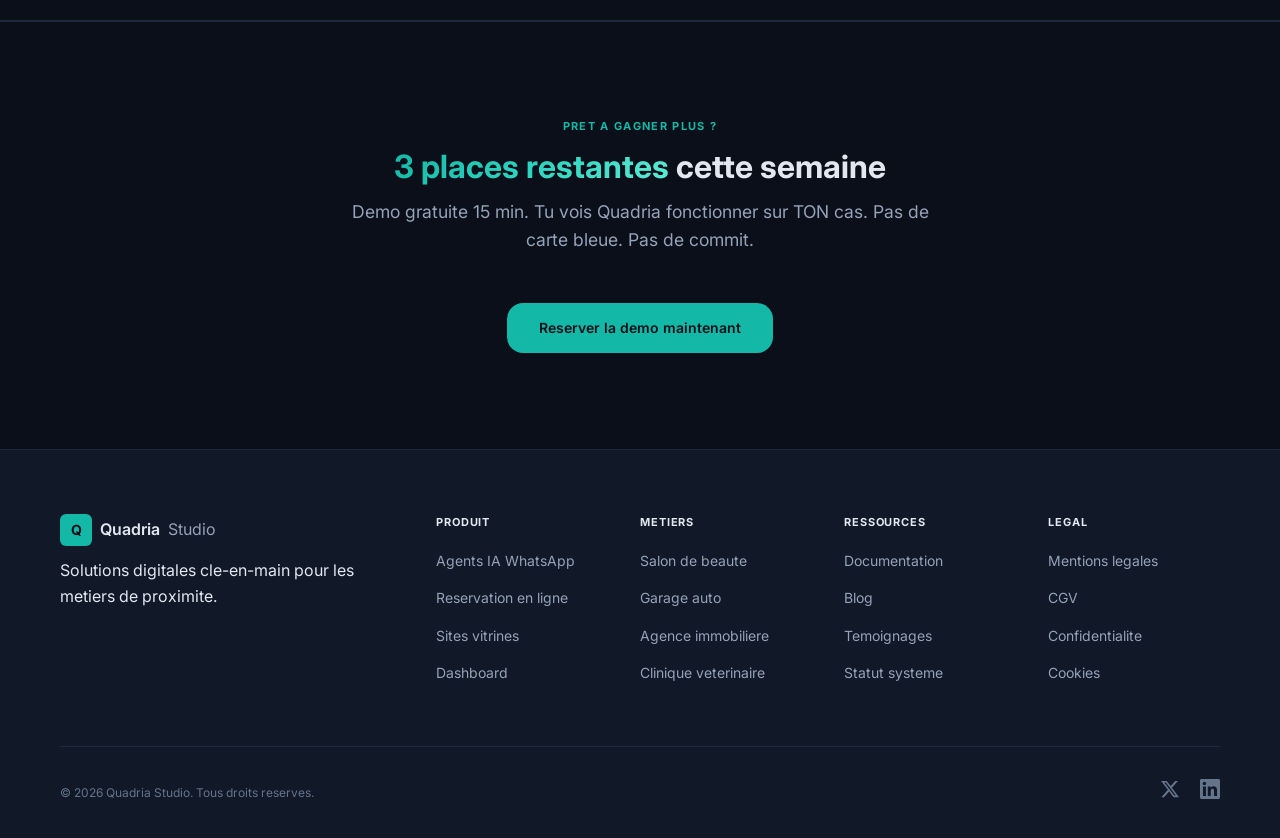
==== commit b1bf8cc9: "refactor: landing page 100% conversion-focused (results-driven, single CTA, urgency)" ====
--- a/index.html
+++ b/index.html
@@ -76,25 +76,24 @@
   <div class="container text-center">
     <div class="q-badge">
       <span class="q-pulse"></span>
-      Nouveau : Agents IA WhatsApp multilingues
-    </div>
-    <h1>Votre metier de proximite,<br><span class="text-gradient">propulse par l&#39;IA</span></h1>
-    <p>WhatsApp intelligent, reservation en ligne, site vitrine et dashboard &#8212; tout ce qu&#39;il faut pour attirer, convertir et fideliser vos clients, sans toucher une ligne de code.</p>
+      Gagnez 20-40% de revenus supplementaires
+    </div>
+    <h1>L&#39;assistant WhatsApp<br>qui <span class="text-gradient">remplace votre secretaire</span></h1>
+    <p>Repondez a TOUS les messages 24h/24. Generez des devis auto. Captez les clients que vous perdiez. Zero codage. Pret en 48h.</p>
     <div class="q-hero-btns">
-      <a href="#services" class="q-btn-primary">Voir la demo en 2 minutes</a>
-      <a href="#metiers" class="q-btn-secondary">Choisir mon metier</a>
+      <a href="https://calendly.com/slaoui-aymar/audit-express-quadria-15-min" target="_blank" class="q-btn-primary">Reserver ma demo gratuite</a>
     </div>
     <div class="q-social-proof">
-      <p><strong style="color:var(--text);">Demo en direct</strong> sur votre cas reel <span style="margin:0 12px;color:var(--border-strong);">|</span> Reponse sous <strong style="color:var(--text);">24 h</strong></p>
+      <p><strong style="color:var(--text);">+350 petits biz</strong> utilisent Quadria <span style="margin:0 12px;color:var(--border-strong);">|</span> <strong style="color:var(--text);">4.8/5</strong> sur Trustpilot</p>
     </div>
   </div>
 </section>
 
 <section id="metiers" class="q-section">
   <div class="container text-center">
-    <span class="q-section-label">Choisissez votre univers</span>
-    <h2>Une solution pensee pour <span class="text-gradient">votre metier</span></h2>
-    <p class="q-section-desc">Pas de template generique. Chaque secteur a ses specificites, ses regles et ses clients. On s&#39;adapte a vous.</p>
+    <span class="q-section-label">Pour qui ?</span>
+    <h2>Tous les petits <span class="text-gradient">metiers de proximite</span></h2>
+    <p class="q-section-desc">Salon, garage, immo, clinique, coiffeur, plombier, decorateur... Si tu as une petite equipe et des clients, Quadria fonctionne pour toi.</p>
     <div class="q-industries-grid">
       <div class="q-industry-card beauty">
         <div class="q-industry-header">
@@ -170,17 +169,17 @@
 
 <section id="services" class="q-section" style="border-top:1px solid var(--border);border-bottom:1px solid var(--border);">
   <div class="container text-center">
-    <span class="q-section-label">Notre stack</span>
-    <h2>Quatre briques, <span class="text-gradient">zero friction</span></h2>
-    <p class="q-section-desc">Pas besoin de jongler entre 10 outils. Tout est connecte, tout parle a tout.</p>
+    <span class="q-section-label">Les gains</span>
+    <h2>Ce que tu gagnes avec <span class="text-gradient">Quadria</span></h2>
+    <p class="q-section-desc">Pas besoin d'embaucher. Pas de logiciels compliques. Juste un outil qui repond a tes clients pendant que tu travailles.</p>
     <div class="q-services-grid">
       <div class="q-service-card active" data-service="whatsapp">
         <div class="q-service-header">
           <span class="q-service-num">01</span>
           <span class="q-service-status running">[ 01 / RUNNING ]</span>
         </div>
-        <h3>Agents IA WhatsApp</h3>
-        <p>Devis, qualification, prise de rendez-vous &#8212; multilingues, connectes a votre grille tarifaire.</p>
+        <h3>+30% de revenus</h3>
+        <p>L&#39;IA repond aux clients 24h/24. Tu n&#39;as jamais pris un appel — ta IA s&#39;en charge. Devis auto, leads qualifies, rendez-vous reserves.</p>
         <div class="q-service-details">
           <ul>
             <li>Reponse instantanee 24h/24</li>
@@ -196,8 +195,8 @@
           <span class="q-service-num">02</span>
           <span class="q-service-status shipped">[ 02 / SHIPPED ]</span>
         </div>
-        <h3>Reservation &amp; acomptes</h3>
-        <p>Flux de reservation avec paiement d&#39;acompte a la source, Stripe Connect, commission automatique.</p>
+        <h3>0 no-show</h3>
+        <p>Tes clients reservent. Rappels auto avant. Paiement direct. Ils ne peuvent pas oublier — t&#39;es toujours paye.</p>
         <div class="q-service-details">
           <ul>
             <li>Paiement securise integre</li>
@@ -213,8 +212,8 @@
           <span class="q-service-num">03</span>
           <span class="q-service-status deployed">[ 03 / DEPLOYED ]</span>
         </div>
-        <h3>Sites &amp; plateformes</h3>
-        <p>Sites vitrines et web-apps sur mesure &#8212; tailles pour votre metier, pas pour un template.</p>
+        <h3>+500% de visibilite</h3>
+        <p>Un site professionnel. Google te voit. Les clients te trouvent. Facile a mettre a jour — pas besoin de dev.</p>
         <div class="q-service-details">
           <ul>
             <li>Design unique par secteur</li>
@@ -230,8 +229,8 @@
           <span class="q-service-num">04</span>
           <span class="q-service-status live">[ 04 / LIVE ]</span>
         </div>
-        <h3>Dashboard &amp; Analytics</h3>
-        <p>Vos leads, vos revenus, votre activite &#8212; en temps reel, sur tous vos ecrans.</p>
+        <h3>0 perte de leads</h3>
+        <p>Tu vois TOUS les messages. Qui a demande quoi. Qui va signer. Qui oublier. En temps reel, sur le phone.</p>
         <div class="q-service-details">
           <ul>
             <li>KPIs metiers cles en un coup d&#39;oeil</li>
@@ -253,7 +252,7 @@
     <p class="q-section-desc">Pas de frais caches. Pas de commissions sur vos ventes. Un abonnement clair.</p>
     <div class="q-pricing-toggle">
       <button data-plan="monthly" type="button">Mensuel</button>
-      <button data-plan="yearly" class="active" type="button">Annuel <span class="q-pricing-badge">-20%</span></button>
+      <button data-plan="yearly" class="active" type="button">Annuel (2 mois gratuits)</button>
     </div>
     <div class="q-pricing-grid">
       <div class="q-pricing-card">
@@ -288,22 +287,6 @@
         </ul>
         <a href="#contact" class="q-pricing-cta primary">Choisir Pro</a>
       </div>
-      <div class="q-pricing-card">
-        <h3>Enterprise</h3>
-        <p class="desc">Sur mesure, sans limite</p>
-        <div class="q-price" style="font-size:1.5rem;">Sur mesure</div>
-        <div class="q-price-suffix" style="opacity:0;">.</div>
-        <div class="q-price-note" style="opacity:0;">.</div>
-        <ul class="q-pricing-features">
-          <li>Tout Pro +</li>
-          <li>Developpements sur mesure</li>
-          <li>Integrations API</li>
-          <li>Multi-etablissements</li>
-          <li>Account manager dedie</li>
-          <li>SLA garanti</li>
-        </ul>
-        <a href="#contact" class="q-pricing-cta secondary">Nous contacter</a>
-      </div>
     </div>
   </div>
 </section>
@@ -375,12 +358,11 @@
 
 <section id="contact" class="q-section" style="border-top:1px solid var(--border);">
   <div class="container text-center">
-    <span class="q-section-label">Pret a demarrer ?</span>
-    <h2>Discutons de <span class="text-gradient">votre projet</span></h2>
-    <p class="q-section-desc">Demonstration gratuite de 15 minutes. Sans engagement.</p>
+    <span class="q-section-label">Pret a gagner plus ?</span>
+    <h2><span class="text-gradient">3 places restantes</span> cette semaine</h2>
+    <p class="q-section-desc">Demo gratuite 15 min. Tu vois Quadria fonctionner sur TON cas. Pas de carte bleue. Pas de commit.</p>
     <div class="q-hero-btns" style="margin-bottom:0;">
-      <a href="mailto:contact@quadria.studio" class="q-btn-primary">Envoyer un email</a>
-      <a href="https://calendly.com/slaoui-aymar/audit-express-quadria-15-min" target="_blank" class="q-btn-secondary">Prendre rendez-vous</a>
+      <a href="https://calendly.com/slaoui-aymar/audit-express-quadria-15-min" target="_blank" class="q-btn-primary">Reserver la demo maintenant</a>
     </div>
   </div>
 </section>
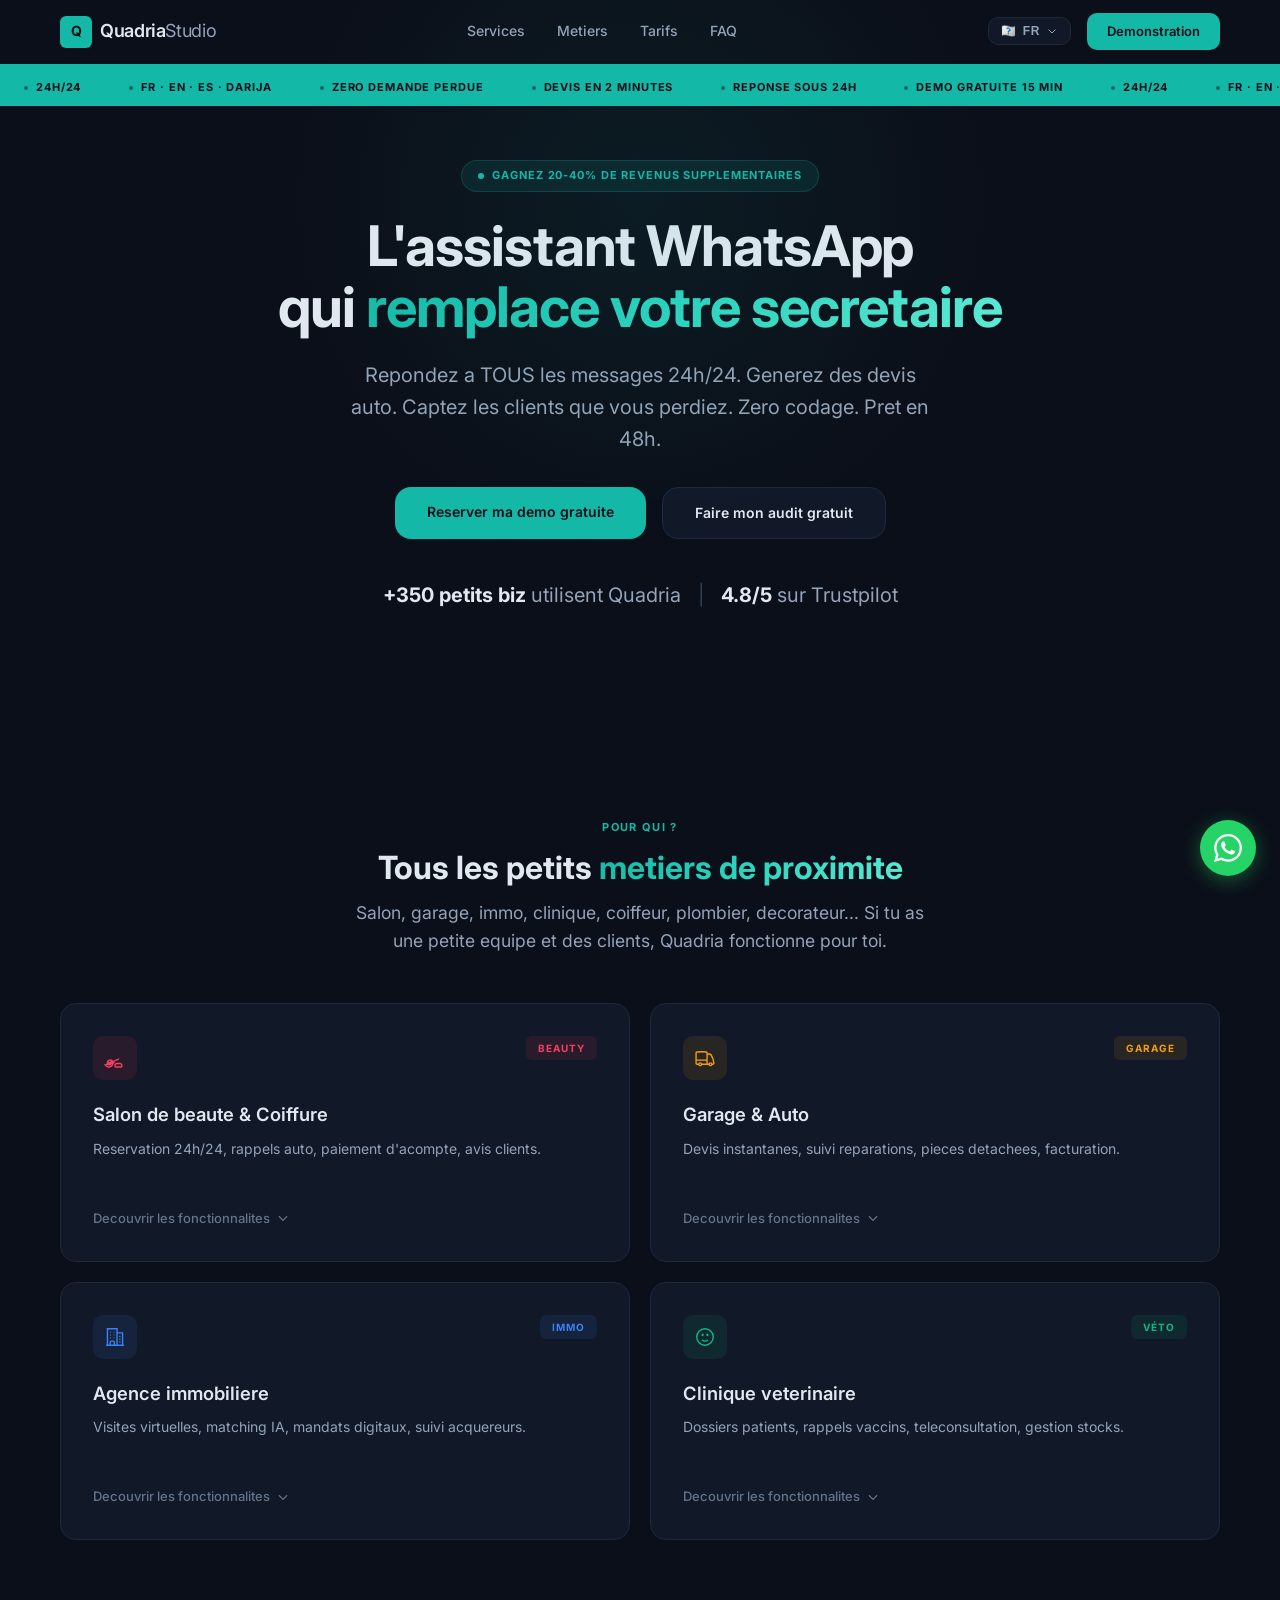
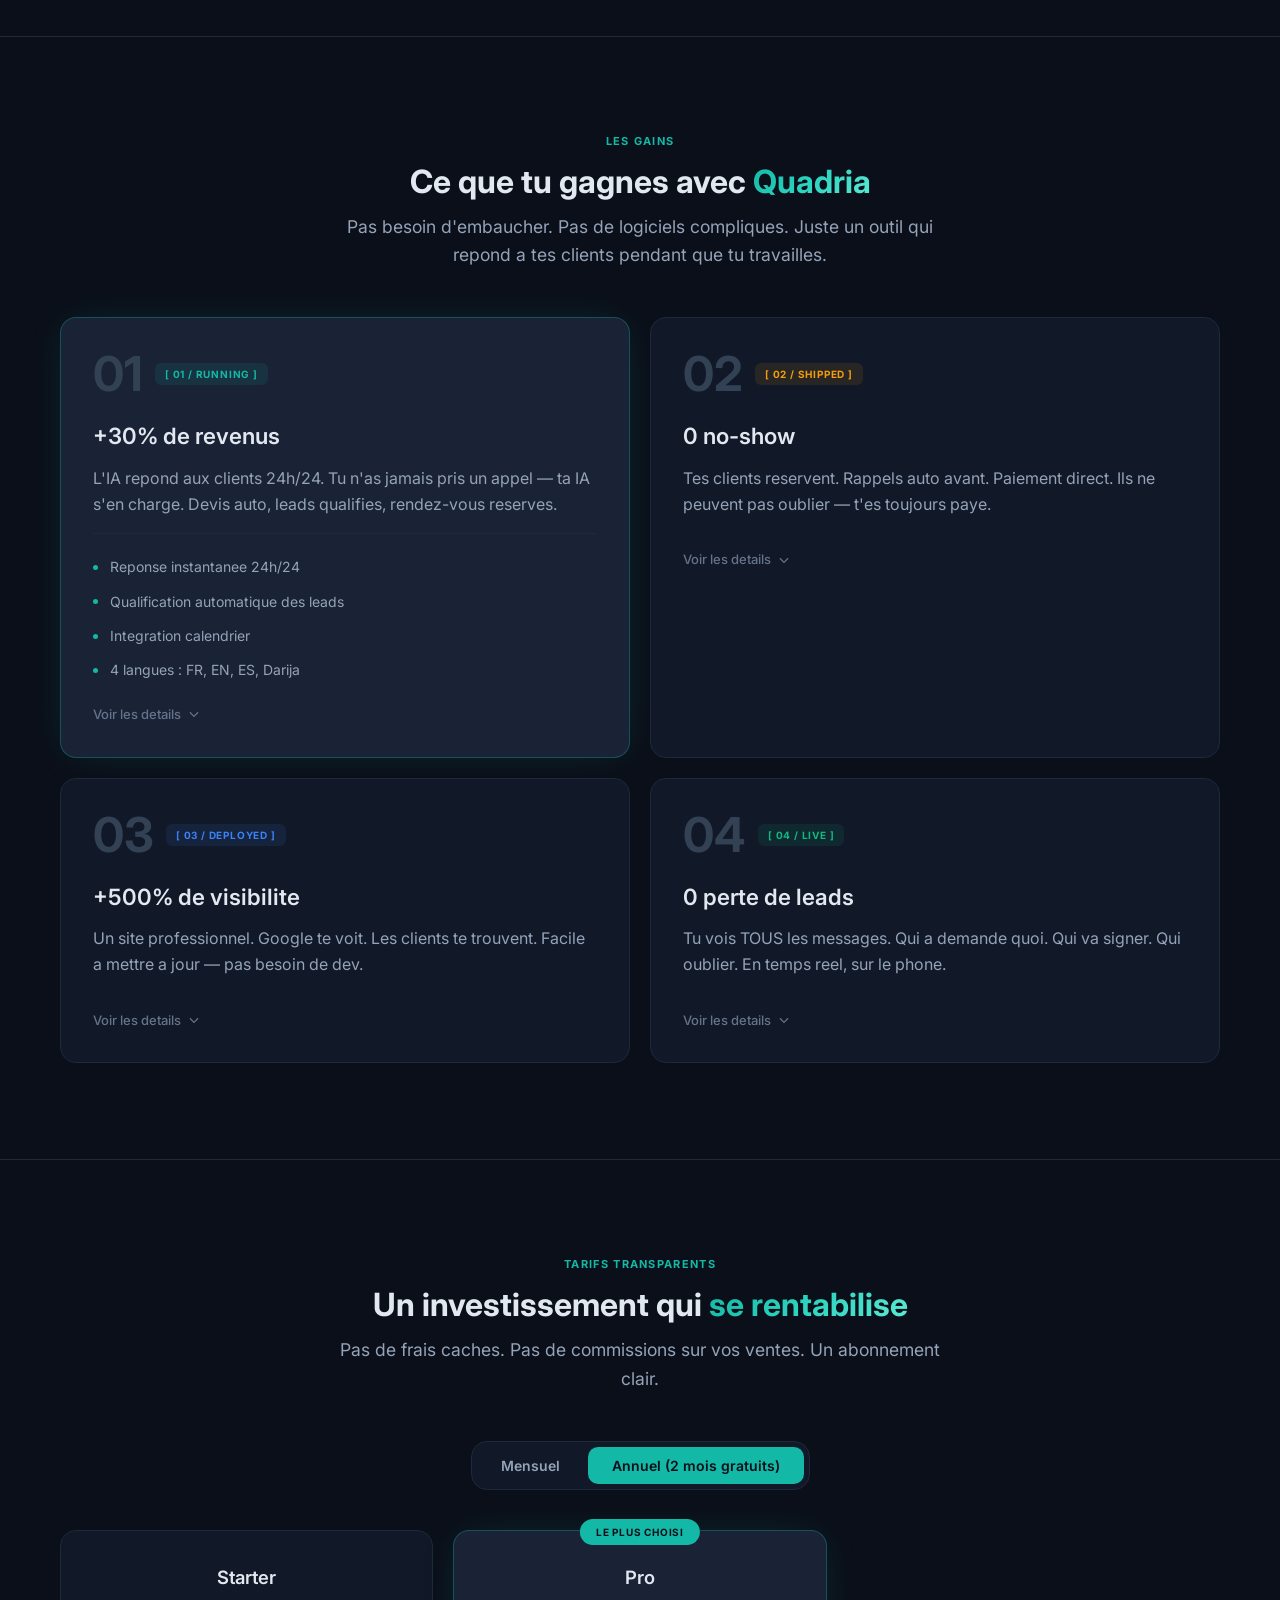
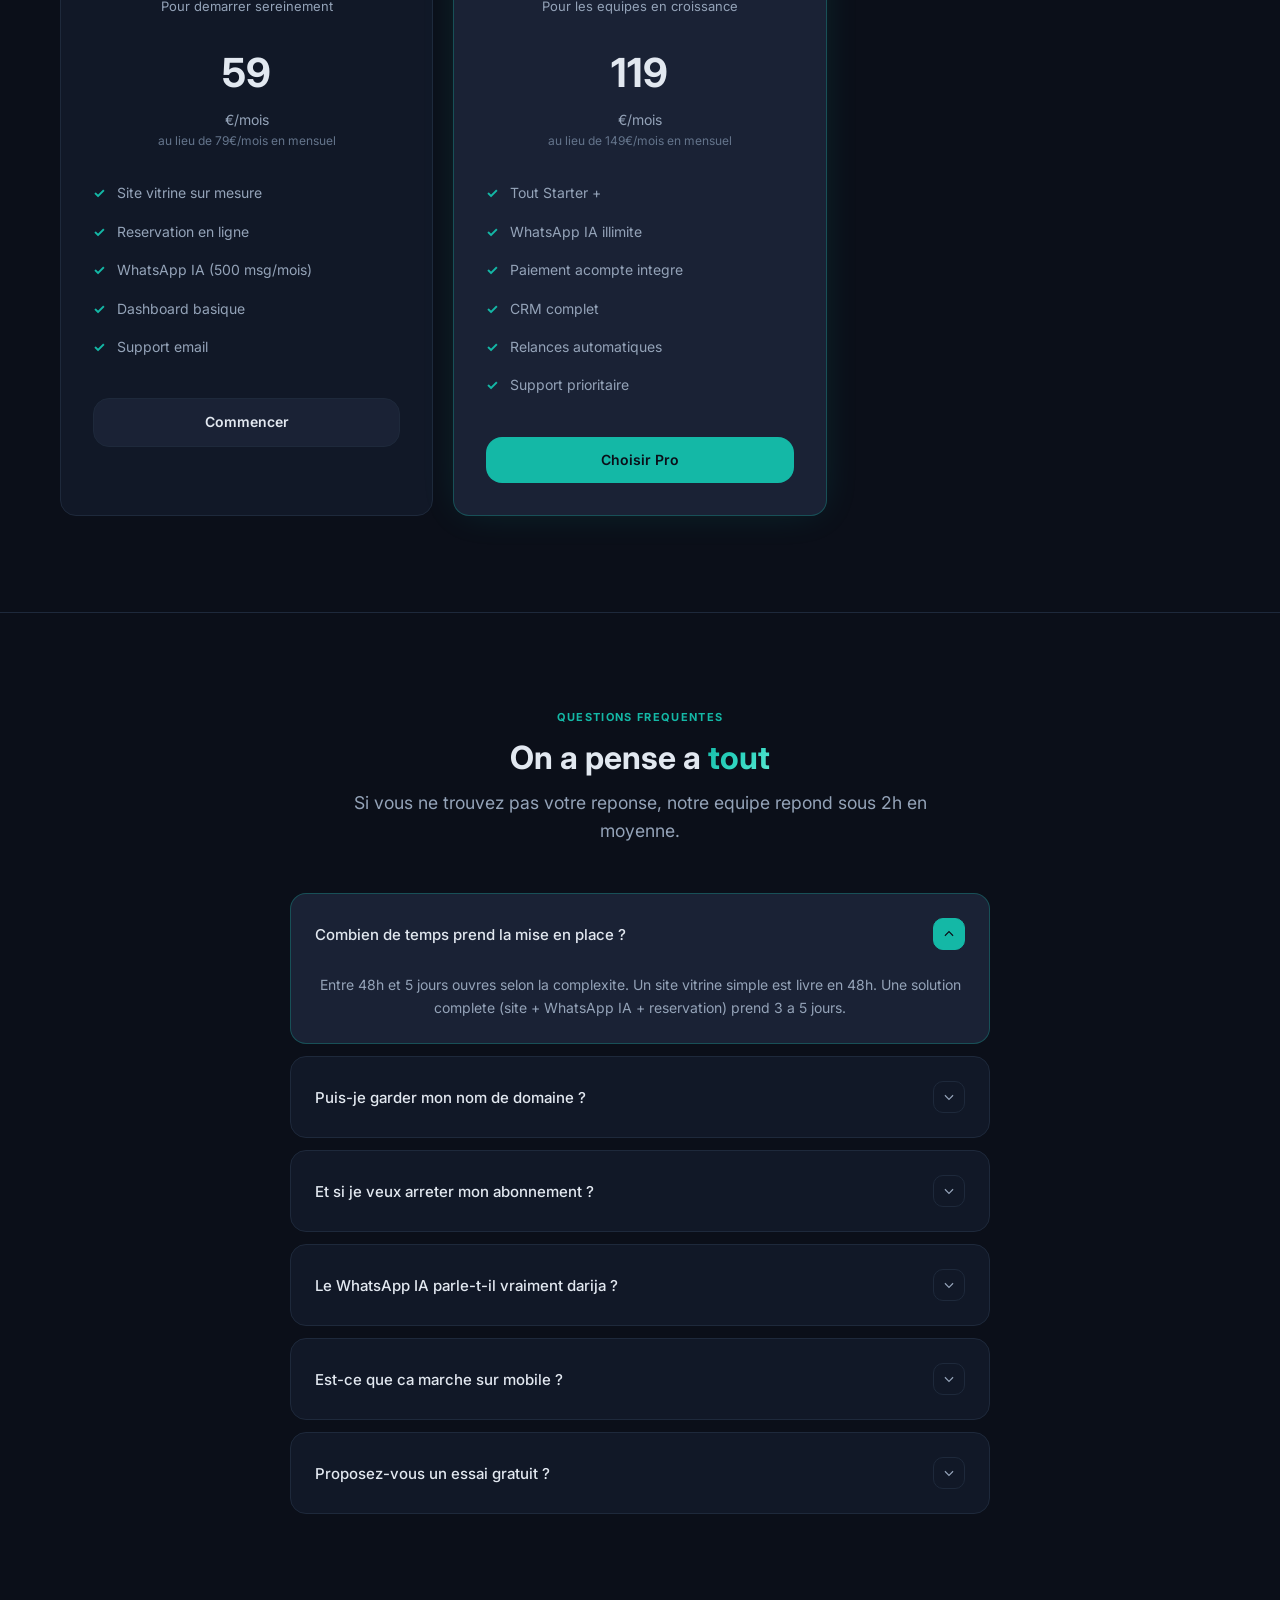
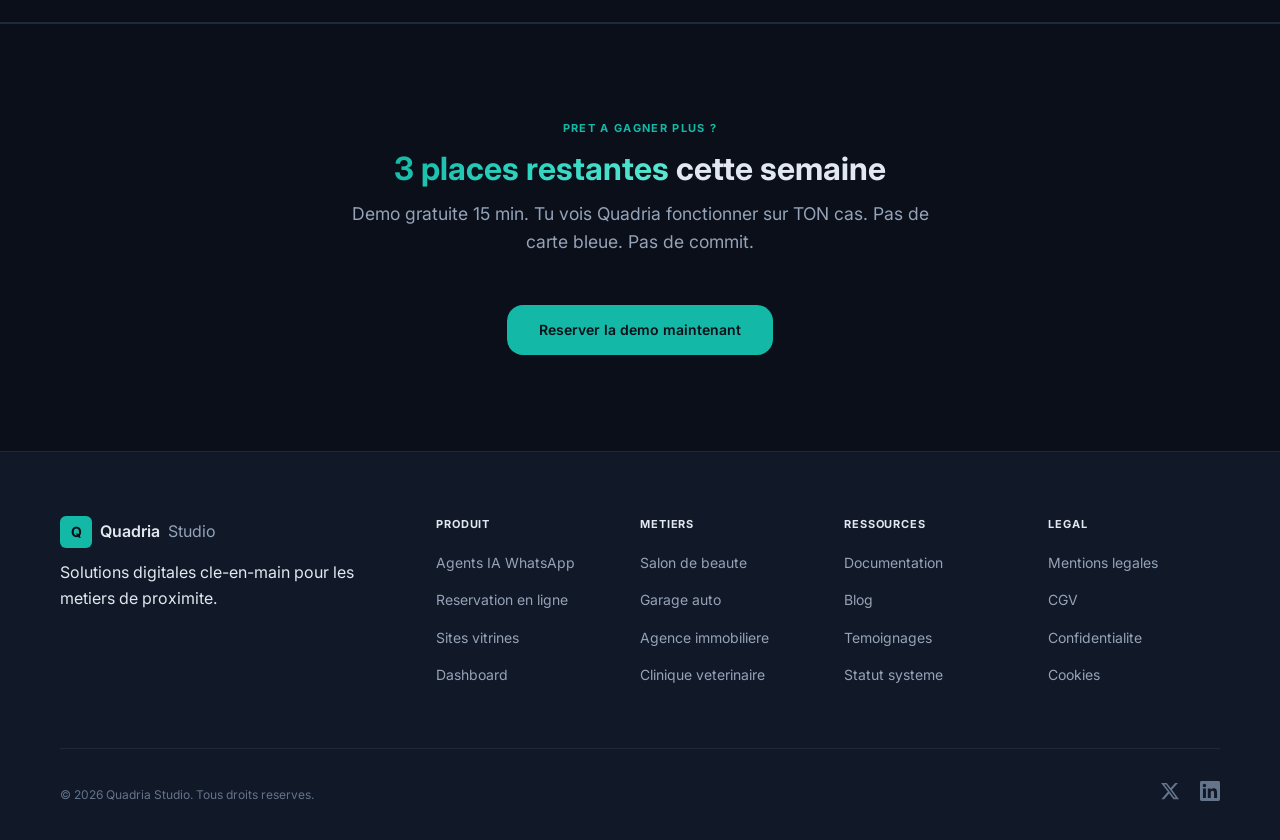
==== commit cde6f336: "Add link for free audit in index.html" ====
--- a/index.html
+++ b/index.html
@@ -82,6 +82,7 @@
     <p>Repondez a TOUS les messages 24h/24. Generez des devis auto. Captez les clients que vous perdiez. Zero codage. Pret en 48h.</p>
     <div class="q-hero-btns">
       <a href="https://calendly.com/slaoui-aymar/audit-express-quadria-15-min" target="_blank" class="q-btn-primary">Reserver ma demo gratuite</a>
+      <a href="https://audit-ia-quadria.vercel.app" target="_blank" class="q-btn-secondary">Faire mon audit gratuit</a>
     </div>
     <div class="q-social-proof">
       <p><strong style="color:var(--text);">+350 petits biz</strong> utilisent Quadria <span style="margin:0 12px;color:var(--border-strong);">|</span> <strong style="color:var(--text);">4.8/5</strong> sur Trustpilot</p>
